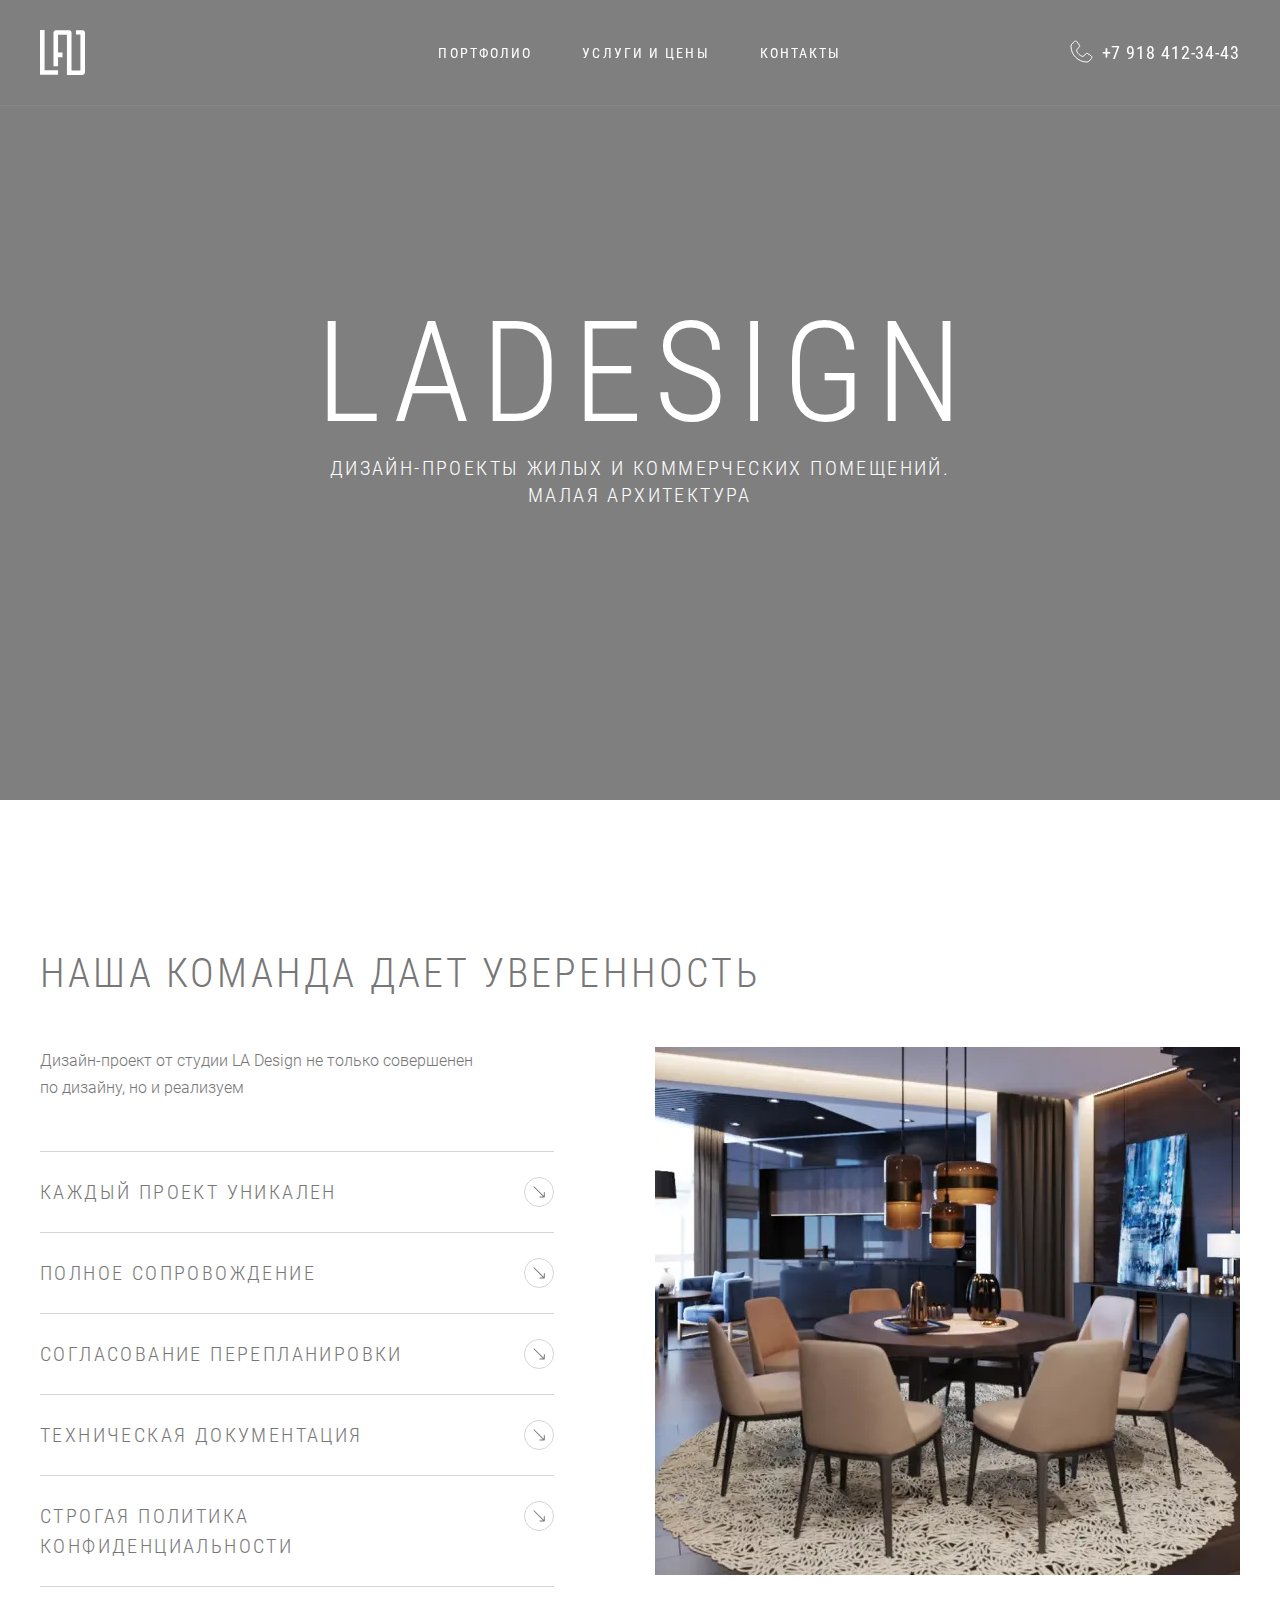
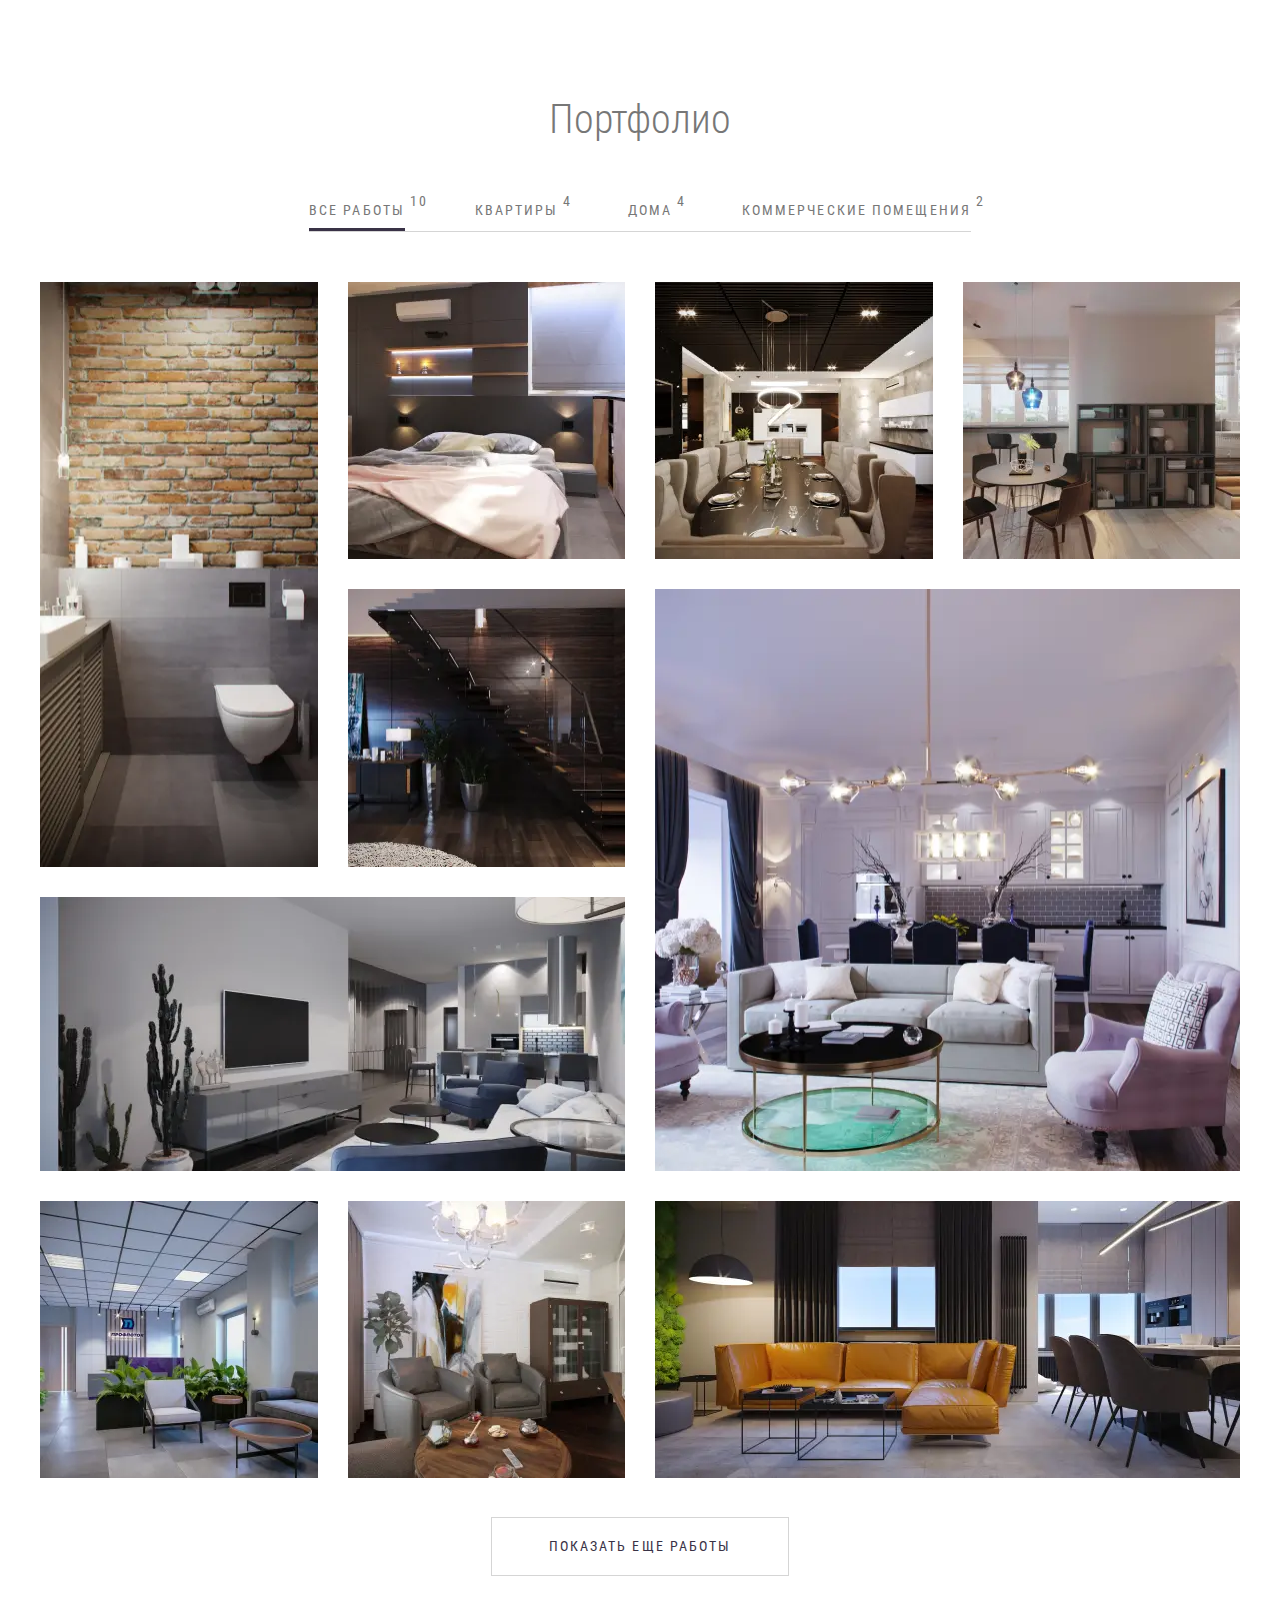
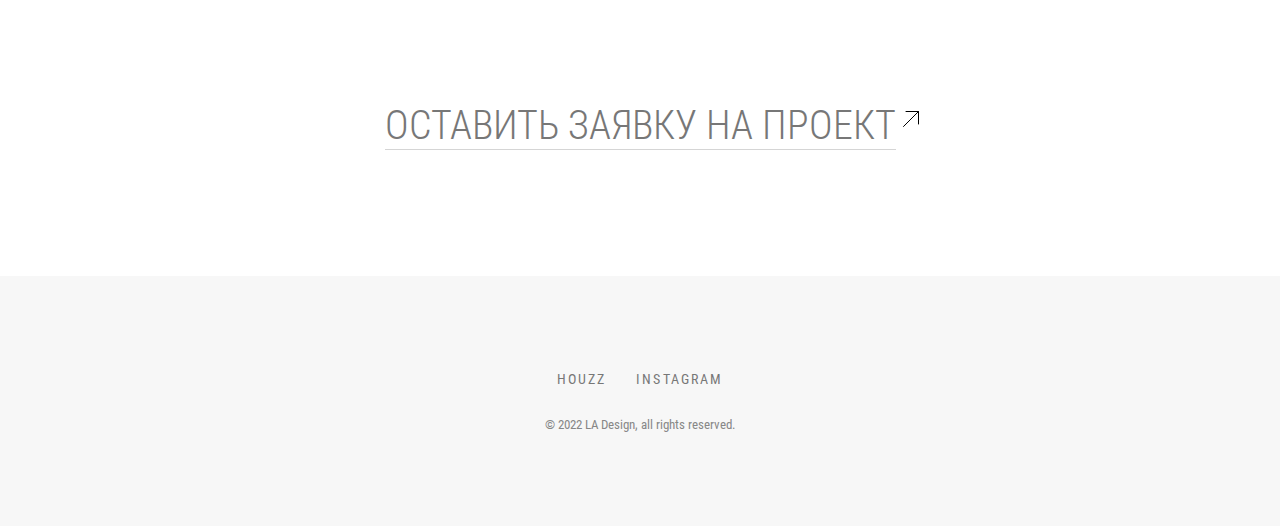
==== index.html @ 0aed075f "finish_project" ====
<!DOCTYPE html>
<html lang="ru">
    <head>
    <meta charset="UTF-8">
    <meta http-equiv="X-UA-Compatible" content="IE=edge">
    <meta name="viewport" content="width=device-width, initial-scale=1.0">
    <!-- <link rel="stylesheet" href="css/style.min.css?_v=20220628235351"> -->
    <link rel="stylesheet" href="css/style.css?_v=20220628235351">
    <title>Ladesing - Дизайн-проекты жилых и коммерческих помещений. Малая архитектура</title>
</head>
<body>

    <div class="wrapper">
        <header class="header">
    <div class="header__wrapper _container">
        <div class="header__logo">
            <a href="/">
                <svg width="45" height="45" viewBox="0 0 45 45" fill="none" xmlns="http://www.w3.org/2000/svg">
                    <path d="M0 0H4.58052V40.299H18.0529V44.8658H0V0Z" fill="white"/>
                    <path d="M13.4724 36.1347H18.0476V27.1339H22.4881V22.5711H18.0476V4.70103H26.9395V45H42.3079C42.3079 45 44.9991 44.8658 44.9991 41.7792V2.82089C44.9991 2.82089 45.1337 0.136887 42.0388 0.136887H35.9713V4.56549H40.4119V40.4372H31.5254V2.82089C31.5254 2.82089 31.3908 0.136887 29.1032 0.136887H15.6281C15.6281 0.136887 13.4751 0.539487 13.4751 2.82089L13.4724 36.1347Z" fill="white"/>
                </svg>   
            </a>             
        </div>

        <div class="menu__burger">
            <span></span>
        </div>

        <nav class="menu__body">
            <ul class="menu__list">
                <li><a href="/portfolio.html" class="menu__link">Портфолио</a></li>
                <li><a href="/price.html" class="menu__link">услуги и цены</a></li>
                <li><a href="/contacts.html" class="menu__link">контакты</a></li>
            </ul>
        </nav>

        <div class="header__phone">
            <a href="tel:+79184123443"> 
                <span class="header__phone_ico">                
                    <svg width="30" height="30" viewBox="0 0 30 30" fill="none" xmlns="http://www.w3.org/2000/svg">
                    <path d="M19.8732 26C15.4889 26 11.5462 24.1881 8.67236 21.3134C5.79854 18.4387 4 14.5076 4 10.122C4 9.2 4.40963 8.37409 5.04968 7.81067L7.55227 5.42896C7.82749 5.16006 8.19872 5 8.60835 5C9.13959 5 9.60683 5.2689 9.88205 5.67866L12.423 9.23201C12.6023 9.48171 12.7047 9.78902 12.7047 10.122C12.7047 10.5765 12.4998 10.9927 12.1862 11.2744L10.1509 13.0671C9.86925 13.3488 9.63243 13.7457 9.63243 14.2195C9.62603 15.3463 10.4645 16.8957 11.783 18.2146C13.1015 19.5335 14.6504 20.3723 15.7769 20.3659C16.2441 20.3659 16.6474 20.129 16.929 19.8473L18.7275 17.8177C19.0091 17.4976 19.4188 17.2991 19.8796 17.2991C20.2124 17.2991 20.5133 17.4015 20.7693 17.5808L24.3215 20.1226C24.7312 20.3979 25 20.8652 25 21.3966C25 21.8064 24.84 22.1777 24.5776 22.453L22.1966 24.9564C21.6205 25.5902 20.7949 26 19.8732 26Z" stroke="white" stroke-miterlimit="10"/>
                    </svg> 
                </span>
                +7 918 412-34-43
            </a>
        </div>
    </div>
</header>

<div class="toup__container _container">
    <div class="to-up"></div>
</div>




        <main>
            <section class="main__section">

    <div class="main__title _container">
        <h1>Ladesign<span>Дизайн-проекты жилых и коммерческих помещений. Малая архитектура</span></h1>
    </div>
</section>
            <section class="ourteam__section">
    <div class="ourteam _container">
        <div class="ourteam__title">
            <h2>Наша команда дает уверенность</h2>
        </div>

        <div class="ourteam__content">
            <div class="ourteam__accordion">
                <p>Дизайн-проект от студии LA Design не только совершенен по дизайну, но и реализуем</p>

                <div class="spoiler-accordion accordion"> 
                    <div class="spoiler-accordion__item">
                        <div class="spoiler-accordion__title">
                            Каждый проект уникален
                            <span>
                                <svg width="12" height="13" viewBox="0 0 12 13" fill="none" xmlns="http://www.w3.org/2000/svg">
                                    <path d="M11.298 12.1066C11.5742 12.1066 11.798 11.8827 11.798 11.6066L11.798 7.1066C11.798 6.83046 11.5742 6.6066 11.298 6.6066C11.0219 6.6066 10.798 6.83046 10.798 7.1066V11.1066L6.79801 11.1066C6.52187 11.1066 6.29801 11.3305 6.29801 11.6066C6.29801 11.8827 6.52187 12.1066 6.79801 12.1066L11.298 12.1066ZM0.337853 1.35355L10.9445 11.9602L11.6516 11.253L1.04496 0.646447L0.337853 1.35355Z" fill="#777777"/>
                                </svg>                                    
                            </span>
                        </div>
                        <div class="spoiler-accordion__text">
                            Дизайнеры и архитекторы студии не работают по шаблону, учитывают все пожелания и не копируют работы из чужих портфолио
                        </div>
                    </div>
    
                    <div class="spoiler-accordion__item">
                        <div class="spoiler-accordion__title">
                            Полное сопровождение
                            <span>
                                <svg width="12" height="13" viewBox="0 0 12 13" fill="none" xmlns="http://www.w3.org/2000/svg">
                                    <path d="M11.298 12.1066C11.5742 12.1066 11.798 11.8827 11.798 11.6066L11.798 7.1066C11.798 6.83046 11.5742 6.6066 11.298 6.6066C11.0219 6.6066 10.798 6.83046 10.798 7.1066V11.1066L6.79801 11.1066C6.52187 11.1066 6.29801 11.3305 6.29801 11.6066C6.29801 11.8827 6.52187 12.1066 6.79801 12.1066L11.298 12.1066ZM0.337853 1.35355L10.9445 11.9602L11.6516 11.253L1.04496 0.646447L0.337853 1.35355Z" fill="#777777"/>
                                </svg>                                    
                            </span>
                        </div>
                        <div class="spoiler-accordion__text">
                            Клиент может заказать услугу по авторскому надзору и вообще не приезжать на объект. Мы будем контролировать и корректировать ход выполнения ремонтных работ согласно дизайн-проекту
                        </div>
                    </div>
    
                    <div class="spoiler-accordion__item">
                        <div class="spoiler-accordion__title">
                            Согласование перепланировки
                            <span>
                                <svg width="12" height="13" viewBox="0 0 12 13" fill="none" xmlns="http://www.w3.org/2000/svg">
                                    <path d="M11.298 12.1066C11.5742 12.1066 11.798 11.8827 11.798 11.6066L11.798 7.1066C11.798 6.83046 11.5742 6.6066 11.298 6.6066C11.0219 6.6066 10.798 6.83046 10.798 7.1066V11.1066L6.79801 11.1066C6.52187 11.1066 6.29801 11.3305 6.29801 11.6066C6.29801 11.8827 6.52187 12.1066 6.79801 12.1066L11.298 12.1066ZM0.337853 1.35355L10.9445 11.9602L11.6516 11.253L1.04496 0.646447L0.337853 1.35355Z" fill="#777777"/>
                                </svg>                                    
                            </span>
                        </div>
                        <div class="spoiler-accordion__text">
                            Поможем согласовать любые планировочные решения, которые не противоречат закону. Возьмем на себя все бумажные вопросы, чтобы освободить ваше время
                        </div>
                    </div>

                    <div class="spoiler-accordion__item">
                        <div class="spoiler-accordion__title">
                            Техническая документация
                            <span>
                                <svg width="12" height="13" viewBox="0 0 12 13" fill="none" xmlns="http://www.w3.org/2000/svg">
                                    <path d="M11.298 12.1066C11.5742 12.1066 11.798 11.8827 11.798 11.6066L11.798 7.1066C11.798 6.83046 11.5742 6.6066 11.298 6.6066C11.0219 6.6066 10.798 6.83046 10.798 7.1066V11.1066L6.79801 11.1066C6.52187 11.1066 6.29801 11.3305 6.29801 11.6066C6.29801 11.8827 6.52187 12.1066 6.79801 12.1066L11.298 12.1066ZM0.337853 1.35355L10.9445 11.9602L11.6516 11.253L1.04496 0.646447L0.337853 1.35355Z" fill="#777777"/>
                                </svg>                                    
                            </span>
                        </div>
                        <div class="spoiler-accordion__text">
                            Готовим полный пакет документов, который гарантирует ответственный подход к работе и высокое качество реализованного дизайн-проекта
                        </div>
                    </div>

                    <div class="spoiler-accordion__item">
                        <div class="spoiler-accordion__title">
                            Строгая политика <br>конфиденциальности
                            <span>
                                <svg width="12" height="13" viewBox="0 0 12 13" fill="none" xmlns="http://www.w3.org/2000/svg">
                                    <path d="M11.298 12.1066C11.5742 12.1066 11.798 11.8827 11.798 11.6066L11.798 7.1066C11.798 6.83046 11.5742 6.6066 11.298 6.6066C11.0219 6.6066 10.798 6.83046 10.798 7.1066V11.1066L6.79801 11.1066C6.52187 11.1066 6.29801 11.3305 6.29801 11.6066C6.29801 11.8827 6.52187 12.1066 6.79801 12.1066L11.298 12.1066ZM0.337853 1.35355L10.9445 11.9602L11.6516 11.253L1.04496 0.646447L0.337853 1.35355Z" fill="#777777"/>
                                </svg>                                    
                            </span>
                        </div>
                        <div class="spoiler-accordion__text">
                            Обеспечиваем защиту персональных данных заказчиков и не раскрываем их третьим лицам.
                        </div>
                    </div>
                </div>
            </div>

            <div class="ourteam__img">
                <div class="ourteam__img_wrapper">
                    <picture><source srcset="./img/main/ourteam.webp" type="image/webp"><img src="./img/main/ourteam.png" alt="ourteam"></picture>
                </div>
            </div>
        </div>


    </div>
</section>
            <section class="gallery__section">
    <div class="gallery _container">
        <div class="gallery__title">
            <h2>Портфолио</h2>
        </div>

        <div class="gallery__filter">
            <div class="gallery__links">
                <ul>
                    <li><a class="gallery__link active" data-filter="all" href="#">все работы <span>10</span></a></li> 
                    <li><a class="gallery__link" data-filter="apartment" href="#">квартиры <span>4</span></a></li>
                    <li><a class="gallery__link" data-filter="house" href="#">дома <span>4</span></a></li>
                    <li><a class="gallery__link" data-filter="office" href="#">коммерческие помещения <span>2</span></a></li>
                </ul>
            </div>

            <div class="gallery__content">
                <div class="gallery__item _item1" data-category="apartment">
                    <picture><source srcset="./img/main/picture1.webp" type="image/webp"><img src="./img/main/picture1.png" alt="picture1"></picture>
                    <a href="/work.html" class="gallery__hover">
                        <h3>Loft</h3>
                        <p>Unique collection</p>
                        <svg width="50" height="50" viewBox="0 0 50 50" fill="none" xmlns="http://www.w3.org/2000/svg">
                            <path d="M24.4793 7.81217C22.6421 7.81197 20.8454 8.35155 19.3123 9.36389C17.7792 10.3762 16.5774 11.8167 15.856 13.5063C15.1347 15.196 14.9258 17.0603 15.2551 18.8677C15.5844 20.6751 16.4375 22.346 17.7085 23.6726V24.1174C16.7018 23.8725 15.6555 23.837 14.6345 24.0132C13.2414 22.0098 12.4964 19.6273 12.5001 17.1872C12.5001 10.5715 17.8637 5.20801 24.4793 5.20801C31.0949 5.20801 36.4585 10.5715 36.4585 17.1872C36.4602 18.7133 36.1695 20.2256 35.6022 21.6424C35.498 21.6153 35.3939 21.5903 35.2866 21.5674L33.0105 21.0788C33.6622 19.6505 33.9448 18.0814 33.8323 16.5155C33.7199 14.9496 33.2159 13.4369 32.3668 12.1164C31.5176 10.7959 30.3504 9.70984 28.9723 8.95779C27.5942 8.20573 26.0493 7.81181 24.4793 7.81217ZM22.396 17.1872C22.396 16.6346 22.6154 16.1047 23.0061 15.714C23.3968 15.3233 23.9267 15.1038 24.4793 15.1038C25.0318 15.1038 25.5617 15.3233 25.9524 15.714C26.3431 16.1047 26.5626 16.6346 26.5626 17.1872V23.4372C26.5626 24.0518 26.9918 24.582 27.5918 24.7101L34.3032 26.1507C34.7538 26.2475 35.1799 26.4352 35.5553 26.7024C35.9308 26.9696 36.2477 27.3107 36.4867 27.7047C36.7258 28.0987 36.8818 28.5373 36.9454 28.9937C37.009 29.4501 36.9787 29.9147 36.8564 30.359L34.4657 39.0528C34.3695 39.4028 34.1709 39.716 33.8955 39.9525C33.6201 40.1889 33.2804 40.3377 32.9199 40.3799L26.4178 41.1413C26.3375 41.1474 26.2577 41.1245 26.1928 41.0768C26.0743 40.9961 25.9802 40.8844 25.921 40.7538C24.4262 37.5538 20.6126 34.0726 13.1168 30.6288C13.2405 30.2517 13.439 29.9034 13.7003 29.6047C13.9616 29.3059 14.2804 29.0629 14.6376 28.89C14.9949 28.7172 15.3833 28.6181 15.7797 28.5986C16.1762 28.5792 16.5724 28.6397 16.9449 28.7768L20.6439 30.1382C20.8407 30.2107 21.0521 30.2346 21.2601 30.2078C21.4682 30.181 21.6666 30.1044 21.8387 29.9844C22.0107 29.8644 22.1512 29.7046 22.2483 29.5187C22.3453 29.3327 22.396 29.1261 22.396 28.9163V17.1872ZM24.4793 12.4997C23.2361 12.4997 22.0438 12.9935 21.1647 13.8726C20.2856 14.7517 19.7918 15.944 19.7918 17.1872V27.0497L17.8439 26.333C14.5751 25.1299 11.0178 27.1955 10.4428 30.632C10.3705 31.0716 10.4455 31.5228 10.6561 31.9154C10.8667 32.3079 11.2011 32.6199 11.6074 32.8028C19.2043 36.2268 22.4355 39.4455 23.5616 41.8549C24.071 42.9455 25.2522 43.8997 26.721 43.7278L33.223 42.9663C34.0985 42.8639 34.9236 42.5025 35.5924 41.9283C36.2612 41.3541 36.7434 40.5933 36.9772 39.7434L39.3678 31.0486C39.5839 30.2626 39.6372 29.4406 39.5245 28.6332C39.4118 27.8258 39.1355 27.0499 38.7125 26.353C38.2894 25.6562 37.7286 25.053 37.0643 24.5804C36.3999 24.1079 35.6462 23.7759 34.8491 23.6049L29.1668 22.3851V17.1872C29.1668 15.944 28.6729 14.7517 27.7938 13.8726C26.9148 12.9935 25.7225 12.4997 24.4793 12.4997Z" fill="white"/>
                        </svg>
                    </a>
                </div>
                <div class="gallery__item _item2" data-category="apartment">
                    <picture><source srcset="./img/main/picture2.webp" type="image/webp"><img src="./img/main/picture2.png" alt="picture2"></picture>
                    <a href="/work.html" class="gallery__hover">
                        <h3>Название в две строки</h3>
                        <p>Unique collection</p>
                        <svg width="50" height="50" viewBox="0 0 50 50" fill="none" xmlns="http://www.w3.org/2000/svg">
                            <path d="M24.4793 7.81217C22.6421 7.81197 20.8454 8.35155 19.3123 9.36389C17.7792 10.3762 16.5774 11.8167 15.856 13.5063C15.1347 15.196 14.9258 17.0603 15.2551 18.8677C15.5844 20.6751 16.4375 22.346 17.7085 23.6726V24.1174C16.7018 23.8725 15.6555 23.837 14.6345 24.0132C13.2414 22.0098 12.4964 19.6273 12.5001 17.1872C12.5001 10.5715 17.8637 5.20801 24.4793 5.20801C31.0949 5.20801 36.4585 10.5715 36.4585 17.1872C36.4602 18.7133 36.1695 20.2256 35.6022 21.6424C35.498 21.6153 35.3939 21.5903 35.2866 21.5674L33.0105 21.0788C33.6622 19.6505 33.9448 18.0814 33.8323 16.5155C33.7199 14.9496 33.2159 13.4369 32.3668 12.1164C31.5176 10.7959 30.3504 9.70984 28.9723 8.95779C27.5942 8.20573 26.0493 7.81181 24.4793 7.81217ZM22.396 17.1872C22.396 16.6346 22.6154 16.1047 23.0061 15.714C23.3968 15.3233 23.9267 15.1038 24.4793 15.1038C25.0318 15.1038 25.5617 15.3233 25.9524 15.714C26.3431 16.1047 26.5626 16.6346 26.5626 17.1872V23.4372C26.5626 24.0518 26.9918 24.582 27.5918 24.7101L34.3032 26.1507C34.7538 26.2475 35.1799 26.4352 35.5553 26.7024C35.9308 26.9696 36.2477 27.3107 36.4867 27.7047C36.7258 28.0987 36.8818 28.5373 36.9454 28.9937C37.009 29.4501 36.9787 29.9147 36.8564 30.359L34.4657 39.0528C34.3695 39.4028 34.1709 39.716 33.8955 39.9525C33.6201 40.1889 33.2804 40.3377 32.9199 40.3799L26.4178 41.1413C26.3375 41.1474 26.2577 41.1245 26.1928 41.0768C26.0743 40.9961 25.9802 40.8844 25.921 40.7538C24.4262 37.5538 20.6126 34.0726 13.1168 30.6288C13.2405 30.2517 13.439 29.9034 13.7003 29.6047C13.9616 29.3059 14.2804 29.0629 14.6376 28.89C14.9949 28.7172 15.3833 28.6181 15.7797 28.5986C16.1762 28.5792 16.5724 28.6397 16.9449 28.7768L20.6439 30.1382C20.8407 30.2107 21.0521 30.2346 21.2601 30.2078C21.4682 30.181 21.6666 30.1044 21.8387 29.9844C22.0107 29.8644 22.1512 29.7046 22.2483 29.5187C22.3453 29.3327 22.396 29.1261 22.396 28.9163V17.1872ZM24.4793 12.4997C23.2361 12.4997 22.0438 12.9935 21.1647 13.8726C20.2856 14.7517 19.7918 15.944 19.7918 17.1872V27.0497L17.8439 26.333C14.5751 25.1299 11.0178 27.1955 10.4428 30.632C10.3705 31.0716 10.4455 31.5228 10.6561 31.9154C10.8667 32.3079 11.2011 32.6199 11.6074 32.8028C19.2043 36.2268 22.4355 39.4455 23.5616 41.8549C24.071 42.9455 25.2522 43.8997 26.721 43.7278L33.223 42.9663C34.0985 42.8639 34.9236 42.5025 35.5924 41.9283C36.2612 41.3541 36.7434 40.5933 36.9772 39.7434L39.3678 31.0486C39.5839 30.2626 39.6372 29.4406 39.5245 28.6332C39.4118 27.8258 39.1355 27.0499 38.7125 26.353C38.2894 25.6562 37.7286 25.053 37.0643 24.5804C36.3999 24.1079 35.6462 23.7759 34.8491 23.6049L29.1668 22.3851V17.1872C29.1668 15.944 28.6729 14.7517 27.7938 13.8726C26.9148 12.9935 25.7225 12.4997 24.4793 12.4997Z" fill="white"/>
                        </svg>
                    </a>
                </div>
                <div class="gallery__item _item3" data-category="office">
                    <picture><source srcset="./img/main/picture3.webp" type="image/webp"><img src="./img/main/picture3.png" alt="picture3"></picture>
                    <a href="/work.html" class="gallery__hover">
                        <h3>Название в две строки</h3>
                        <p>Unique collection</p>
                        <svg width="50" height="50" viewBox="0 0 50 50" fill="none" xmlns="http://www.w3.org/2000/svg">
                            <path d="M24.4793 7.81217C22.6421 7.81197 20.8454 8.35155 19.3123 9.36389C17.7792 10.3762 16.5774 11.8167 15.856 13.5063C15.1347 15.196 14.9258 17.0603 15.2551 18.8677C15.5844 20.6751 16.4375 22.346 17.7085 23.6726V24.1174C16.7018 23.8725 15.6555 23.837 14.6345 24.0132C13.2414 22.0098 12.4964 19.6273 12.5001 17.1872C12.5001 10.5715 17.8637 5.20801 24.4793 5.20801C31.0949 5.20801 36.4585 10.5715 36.4585 17.1872C36.4602 18.7133 36.1695 20.2256 35.6022 21.6424C35.498 21.6153 35.3939 21.5903 35.2866 21.5674L33.0105 21.0788C33.6622 19.6505 33.9448 18.0814 33.8323 16.5155C33.7199 14.9496 33.2159 13.4369 32.3668 12.1164C31.5176 10.7959 30.3504 9.70984 28.9723 8.95779C27.5942 8.20573 26.0493 7.81181 24.4793 7.81217ZM22.396 17.1872C22.396 16.6346 22.6154 16.1047 23.0061 15.714C23.3968 15.3233 23.9267 15.1038 24.4793 15.1038C25.0318 15.1038 25.5617 15.3233 25.9524 15.714C26.3431 16.1047 26.5626 16.6346 26.5626 17.1872V23.4372C26.5626 24.0518 26.9918 24.582 27.5918 24.7101L34.3032 26.1507C34.7538 26.2475 35.1799 26.4352 35.5553 26.7024C35.9308 26.9696 36.2477 27.3107 36.4867 27.7047C36.7258 28.0987 36.8818 28.5373 36.9454 28.9937C37.009 29.4501 36.9787 29.9147 36.8564 30.359L34.4657 39.0528C34.3695 39.4028 34.1709 39.716 33.8955 39.9525C33.6201 40.1889 33.2804 40.3377 32.9199 40.3799L26.4178 41.1413C26.3375 41.1474 26.2577 41.1245 26.1928 41.0768C26.0743 40.9961 25.9802 40.8844 25.921 40.7538C24.4262 37.5538 20.6126 34.0726 13.1168 30.6288C13.2405 30.2517 13.439 29.9034 13.7003 29.6047C13.9616 29.3059 14.2804 29.0629 14.6376 28.89C14.9949 28.7172 15.3833 28.6181 15.7797 28.5986C16.1762 28.5792 16.5724 28.6397 16.9449 28.7768L20.6439 30.1382C20.8407 30.2107 21.0521 30.2346 21.2601 30.2078C21.4682 30.181 21.6666 30.1044 21.8387 29.9844C22.0107 29.8644 22.1512 29.7046 22.2483 29.5187C22.3453 29.3327 22.396 29.1261 22.396 28.9163V17.1872ZM24.4793 12.4997C23.2361 12.4997 22.0438 12.9935 21.1647 13.8726C20.2856 14.7517 19.7918 15.944 19.7918 17.1872V27.0497L17.8439 26.333C14.5751 25.1299 11.0178 27.1955 10.4428 30.632C10.3705 31.0716 10.4455 31.5228 10.6561 31.9154C10.8667 32.3079 11.2011 32.6199 11.6074 32.8028C19.2043 36.2268 22.4355 39.4455 23.5616 41.8549C24.071 42.9455 25.2522 43.8997 26.721 43.7278L33.223 42.9663C34.0985 42.8639 34.9236 42.5025 35.5924 41.9283C36.2612 41.3541 36.7434 40.5933 36.9772 39.7434L39.3678 31.0486C39.5839 30.2626 39.6372 29.4406 39.5245 28.6332C39.4118 27.8258 39.1355 27.0499 38.7125 26.353C38.2894 25.6562 37.7286 25.053 37.0643 24.5804C36.3999 24.1079 35.6462 23.7759 34.8491 23.6049L29.1668 22.3851V17.1872C29.1668 15.944 28.6729 14.7517 27.7938 13.8726C26.9148 12.9935 25.7225 12.4997 24.4793 12.4997Z" fill="white"/>
                        </svg>
                    </a>
                </div>
                <div class="gallery__item _item4" data-category="house">
                    <picture><source srcset="./img/main/picture4.webp" type="image/webp"><img src="./img/main/picture4.png" alt="picture4"></picture>
                    <a href="/work.html" class="gallery__hover">
                        <h3>Название в две строки</h3>
                        <p>Unique collection</p>
                        <svg width="50" height="50" viewBox="0 0 50 50" fill="none" xmlns="http://www.w3.org/2000/svg">
                            <path d="M24.4793 7.81217C22.6421 7.81197 20.8454 8.35155 19.3123 9.36389C17.7792 10.3762 16.5774 11.8167 15.856 13.5063C15.1347 15.196 14.9258 17.0603 15.2551 18.8677C15.5844 20.6751 16.4375 22.346 17.7085 23.6726V24.1174C16.7018 23.8725 15.6555 23.837 14.6345 24.0132C13.2414 22.0098 12.4964 19.6273 12.5001 17.1872C12.5001 10.5715 17.8637 5.20801 24.4793 5.20801C31.0949 5.20801 36.4585 10.5715 36.4585 17.1872C36.4602 18.7133 36.1695 20.2256 35.6022 21.6424C35.498 21.6153 35.3939 21.5903 35.2866 21.5674L33.0105 21.0788C33.6622 19.6505 33.9448 18.0814 33.8323 16.5155C33.7199 14.9496 33.2159 13.4369 32.3668 12.1164C31.5176 10.7959 30.3504 9.70984 28.9723 8.95779C27.5942 8.20573 26.0493 7.81181 24.4793 7.81217ZM22.396 17.1872C22.396 16.6346 22.6154 16.1047 23.0061 15.714C23.3968 15.3233 23.9267 15.1038 24.4793 15.1038C25.0318 15.1038 25.5617 15.3233 25.9524 15.714C26.3431 16.1047 26.5626 16.6346 26.5626 17.1872V23.4372C26.5626 24.0518 26.9918 24.582 27.5918 24.7101L34.3032 26.1507C34.7538 26.2475 35.1799 26.4352 35.5553 26.7024C35.9308 26.9696 36.2477 27.3107 36.4867 27.7047C36.7258 28.0987 36.8818 28.5373 36.9454 28.9937C37.009 29.4501 36.9787 29.9147 36.8564 30.359L34.4657 39.0528C34.3695 39.4028 34.1709 39.716 33.8955 39.9525C33.6201 40.1889 33.2804 40.3377 32.9199 40.3799L26.4178 41.1413C26.3375 41.1474 26.2577 41.1245 26.1928 41.0768C26.0743 40.9961 25.9802 40.8844 25.921 40.7538C24.4262 37.5538 20.6126 34.0726 13.1168 30.6288C13.2405 30.2517 13.439 29.9034 13.7003 29.6047C13.9616 29.3059 14.2804 29.0629 14.6376 28.89C14.9949 28.7172 15.3833 28.6181 15.7797 28.5986C16.1762 28.5792 16.5724 28.6397 16.9449 28.7768L20.6439 30.1382C20.8407 30.2107 21.0521 30.2346 21.2601 30.2078C21.4682 30.181 21.6666 30.1044 21.8387 29.9844C22.0107 29.8644 22.1512 29.7046 22.2483 29.5187C22.3453 29.3327 22.396 29.1261 22.396 28.9163V17.1872ZM24.4793 12.4997C23.2361 12.4997 22.0438 12.9935 21.1647 13.8726C20.2856 14.7517 19.7918 15.944 19.7918 17.1872V27.0497L17.8439 26.333C14.5751 25.1299 11.0178 27.1955 10.4428 30.632C10.3705 31.0716 10.4455 31.5228 10.6561 31.9154C10.8667 32.3079 11.2011 32.6199 11.6074 32.8028C19.2043 36.2268 22.4355 39.4455 23.5616 41.8549C24.071 42.9455 25.2522 43.8997 26.721 43.7278L33.223 42.9663C34.0985 42.8639 34.9236 42.5025 35.5924 41.9283C36.2612 41.3541 36.7434 40.5933 36.9772 39.7434L39.3678 31.0486C39.5839 30.2626 39.6372 29.4406 39.5245 28.6332C39.4118 27.8258 39.1355 27.0499 38.7125 26.353C38.2894 25.6562 37.7286 25.053 37.0643 24.5804C36.3999 24.1079 35.6462 23.7759 34.8491 23.6049L29.1668 22.3851V17.1872C29.1668 15.944 28.6729 14.7517 27.7938 13.8726C26.9148 12.9935 25.7225 12.4997 24.4793 12.4997Z" fill="white"/>
                        </svg>
                    </a>
                </div>
                <div class="gallery__item _item5" data-category="house">
                    <picture><source srcset="./img/main/picture5.webp" type="image/webp"><img src="./img/main/picture5.png" alt="picture5"></picture>
                    <a href="/work.html" class="gallery__hover">
                        <h3>Название в две строки</h3>
                        <p>Unique collection</p>
                        <svg width="50" height="50" viewBox="0 0 50 50" fill="none" xmlns="http://www.w3.org/2000/svg">
                            <path d="M24.4793 7.81217C22.6421 7.81197 20.8454 8.35155 19.3123 9.36389C17.7792 10.3762 16.5774 11.8167 15.856 13.5063C15.1347 15.196 14.9258 17.0603 15.2551 18.8677C15.5844 20.6751 16.4375 22.346 17.7085 23.6726V24.1174C16.7018 23.8725 15.6555 23.837 14.6345 24.0132C13.2414 22.0098 12.4964 19.6273 12.5001 17.1872C12.5001 10.5715 17.8637 5.20801 24.4793 5.20801C31.0949 5.20801 36.4585 10.5715 36.4585 17.1872C36.4602 18.7133 36.1695 20.2256 35.6022 21.6424C35.498 21.6153 35.3939 21.5903 35.2866 21.5674L33.0105 21.0788C33.6622 19.6505 33.9448 18.0814 33.8323 16.5155C33.7199 14.9496 33.2159 13.4369 32.3668 12.1164C31.5176 10.7959 30.3504 9.70984 28.9723 8.95779C27.5942 8.20573 26.0493 7.81181 24.4793 7.81217ZM22.396 17.1872C22.396 16.6346 22.6154 16.1047 23.0061 15.714C23.3968 15.3233 23.9267 15.1038 24.4793 15.1038C25.0318 15.1038 25.5617 15.3233 25.9524 15.714C26.3431 16.1047 26.5626 16.6346 26.5626 17.1872V23.4372C26.5626 24.0518 26.9918 24.582 27.5918 24.7101L34.3032 26.1507C34.7538 26.2475 35.1799 26.4352 35.5553 26.7024C35.9308 26.9696 36.2477 27.3107 36.4867 27.7047C36.7258 28.0987 36.8818 28.5373 36.9454 28.9937C37.009 29.4501 36.9787 29.9147 36.8564 30.359L34.4657 39.0528C34.3695 39.4028 34.1709 39.716 33.8955 39.9525C33.6201 40.1889 33.2804 40.3377 32.9199 40.3799L26.4178 41.1413C26.3375 41.1474 26.2577 41.1245 26.1928 41.0768C26.0743 40.9961 25.9802 40.8844 25.921 40.7538C24.4262 37.5538 20.6126 34.0726 13.1168 30.6288C13.2405 30.2517 13.439 29.9034 13.7003 29.6047C13.9616 29.3059 14.2804 29.0629 14.6376 28.89C14.9949 28.7172 15.3833 28.6181 15.7797 28.5986C16.1762 28.5792 16.5724 28.6397 16.9449 28.7768L20.6439 30.1382C20.8407 30.2107 21.0521 30.2346 21.2601 30.2078C21.4682 30.181 21.6666 30.1044 21.8387 29.9844C22.0107 29.8644 22.1512 29.7046 22.2483 29.5187C22.3453 29.3327 22.396 29.1261 22.396 28.9163V17.1872ZM24.4793 12.4997C23.2361 12.4997 22.0438 12.9935 21.1647 13.8726C20.2856 14.7517 19.7918 15.944 19.7918 17.1872V27.0497L17.8439 26.333C14.5751 25.1299 11.0178 27.1955 10.4428 30.632C10.3705 31.0716 10.4455 31.5228 10.6561 31.9154C10.8667 32.3079 11.2011 32.6199 11.6074 32.8028C19.2043 36.2268 22.4355 39.4455 23.5616 41.8549C24.071 42.9455 25.2522 43.8997 26.721 43.7278L33.223 42.9663C34.0985 42.8639 34.9236 42.5025 35.5924 41.9283C36.2612 41.3541 36.7434 40.5933 36.9772 39.7434L39.3678 31.0486C39.5839 30.2626 39.6372 29.4406 39.5245 28.6332C39.4118 27.8258 39.1355 27.0499 38.7125 26.353C38.2894 25.6562 37.7286 25.053 37.0643 24.5804C36.3999 24.1079 35.6462 23.7759 34.8491 23.6049L29.1668 22.3851V17.1872C29.1668 15.944 28.6729 14.7517 27.7938 13.8726C26.9148 12.9935 25.7225 12.4997 24.4793 12.4997Z" fill="white"/>
                        </svg>
                    </a>
                </div>
                <div class="gallery__item _item6" data-category="office">
                    <picture><source srcset="./img/main/picture6.webp" type="image/webp"><img src="./img/main/picture6.png" alt="picture6"></picture>
                    <a href="/work.html" class="gallery__hover">
                        <h3>Название в две строки</h3>
                        <p>Unique collection</p>
                        <svg width="50" height="50" viewBox="0 0 50 50" fill="none" xmlns="http://www.w3.org/2000/svg">
                            <path d="M24.4793 7.81217C22.6421 7.81197 20.8454 8.35155 19.3123 9.36389C17.7792 10.3762 16.5774 11.8167 15.856 13.5063C15.1347 15.196 14.9258 17.0603 15.2551 18.8677C15.5844 20.6751 16.4375 22.346 17.7085 23.6726V24.1174C16.7018 23.8725 15.6555 23.837 14.6345 24.0132C13.2414 22.0098 12.4964 19.6273 12.5001 17.1872C12.5001 10.5715 17.8637 5.20801 24.4793 5.20801C31.0949 5.20801 36.4585 10.5715 36.4585 17.1872C36.4602 18.7133 36.1695 20.2256 35.6022 21.6424C35.498 21.6153 35.3939 21.5903 35.2866 21.5674L33.0105 21.0788C33.6622 19.6505 33.9448 18.0814 33.8323 16.5155C33.7199 14.9496 33.2159 13.4369 32.3668 12.1164C31.5176 10.7959 30.3504 9.70984 28.9723 8.95779C27.5942 8.20573 26.0493 7.81181 24.4793 7.81217ZM22.396 17.1872C22.396 16.6346 22.6154 16.1047 23.0061 15.714C23.3968 15.3233 23.9267 15.1038 24.4793 15.1038C25.0318 15.1038 25.5617 15.3233 25.9524 15.714C26.3431 16.1047 26.5626 16.6346 26.5626 17.1872V23.4372C26.5626 24.0518 26.9918 24.582 27.5918 24.7101L34.3032 26.1507C34.7538 26.2475 35.1799 26.4352 35.5553 26.7024C35.9308 26.9696 36.2477 27.3107 36.4867 27.7047C36.7258 28.0987 36.8818 28.5373 36.9454 28.9937C37.009 29.4501 36.9787 29.9147 36.8564 30.359L34.4657 39.0528C34.3695 39.4028 34.1709 39.716 33.8955 39.9525C33.6201 40.1889 33.2804 40.3377 32.9199 40.3799L26.4178 41.1413C26.3375 41.1474 26.2577 41.1245 26.1928 41.0768C26.0743 40.9961 25.9802 40.8844 25.921 40.7538C24.4262 37.5538 20.6126 34.0726 13.1168 30.6288C13.2405 30.2517 13.439 29.9034 13.7003 29.6047C13.9616 29.3059 14.2804 29.0629 14.6376 28.89C14.9949 28.7172 15.3833 28.6181 15.7797 28.5986C16.1762 28.5792 16.5724 28.6397 16.9449 28.7768L20.6439 30.1382C20.8407 30.2107 21.0521 30.2346 21.2601 30.2078C21.4682 30.181 21.6666 30.1044 21.8387 29.9844C22.0107 29.8644 22.1512 29.7046 22.2483 29.5187C22.3453 29.3327 22.396 29.1261 22.396 28.9163V17.1872ZM24.4793 12.4997C23.2361 12.4997 22.0438 12.9935 21.1647 13.8726C20.2856 14.7517 19.7918 15.944 19.7918 17.1872V27.0497L17.8439 26.333C14.5751 25.1299 11.0178 27.1955 10.4428 30.632C10.3705 31.0716 10.4455 31.5228 10.6561 31.9154C10.8667 32.3079 11.2011 32.6199 11.6074 32.8028C19.2043 36.2268 22.4355 39.4455 23.5616 41.8549C24.071 42.9455 25.2522 43.8997 26.721 43.7278L33.223 42.9663C34.0985 42.8639 34.9236 42.5025 35.5924 41.9283C36.2612 41.3541 36.7434 40.5933 36.9772 39.7434L39.3678 31.0486C39.5839 30.2626 39.6372 29.4406 39.5245 28.6332C39.4118 27.8258 39.1355 27.0499 38.7125 26.353C38.2894 25.6562 37.7286 25.053 37.0643 24.5804C36.3999 24.1079 35.6462 23.7759 34.8491 23.6049L29.1668 22.3851V17.1872C29.1668 15.944 28.6729 14.7517 27.7938 13.8726C26.9148 12.9935 25.7225 12.4997 24.4793 12.4997Z" fill="white"/>
                        </svg>
                    </a>
                </div>
                <div class="gallery__item _item7" data-category="house">
                    <picture><source srcset="./img/main/picture7.webp" type="image/webp"><img src="./img/main/picture7.png" alt="picture7"></picture>
                    <a href="/work.html" class="gallery__hover">
                        <h3>Название в две строки</h3>
                        <p>Unique collection</p>
                        <svg width="50" height="50" viewBox="0 0 50 50" fill="none" xmlns="http://www.w3.org/2000/svg">
                            <path d="M24.4793 7.81217C22.6421 7.81197 20.8454 8.35155 19.3123 9.36389C17.7792 10.3762 16.5774 11.8167 15.856 13.5063C15.1347 15.196 14.9258 17.0603 15.2551 18.8677C15.5844 20.6751 16.4375 22.346 17.7085 23.6726V24.1174C16.7018 23.8725 15.6555 23.837 14.6345 24.0132C13.2414 22.0098 12.4964 19.6273 12.5001 17.1872C12.5001 10.5715 17.8637 5.20801 24.4793 5.20801C31.0949 5.20801 36.4585 10.5715 36.4585 17.1872C36.4602 18.7133 36.1695 20.2256 35.6022 21.6424C35.498 21.6153 35.3939 21.5903 35.2866 21.5674L33.0105 21.0788C33.6622 19.6505 33.9448 18.0814 33.8323 16.5155C33.7199 14.9496 33.2159 13.4369 32.3668 12.1164C31.5176 10.7959 30.3504 9.70984 28.9723 8.95779C27.5942 8.20573 26.0493 7.81181 24.4793 7.81217ZM22.396 17.1872C22.396 16.6346 22.6154 16.1047 23.0061 15.714C23.3968 15.3233 23.9267 15.1038 24.4793 15.1038C25.0318 15.1038 25.5617 15.3233 25.9524 15.714C26.3431 16.1047 26.5626 16.6346 26.5626 17.1872V23.4372C26.5626 24.0518 26.9918 24.582 27.5918 24.7101L34.3032 26.1507C34.7538 26.2475 35.1799 26.4352 35.5553 26.7024C35.9308 26.9696 36.2477 27.3107 36.4867 27.7047C36.7258 28.0987 36.8818 28.5373 36.9454 28.9937C37.009 29.4501 36.9787 29.9147 36.8564 30.359L34.4657 39.0528C34.3695 39.4028 34.1709 39.716 33.8955 39.9525C33.6201 40.1889 33.2804 40.3377 32.9199 40.3799L26.4178 41.1413C26.3375 41.1474 26.2577 41.1245 26.1928 41.0768C26.0743 40.9961 25.9802 40.8844 25.921 40.7538C24.4262 37.5538 20.6126 34.0726 13.1168 30.6288C13.2405 30.2517 13.439 29.9034 13.7003 29.6047C13.9616 29.3059 14.2804 29.0629 14.6376 28.89C14.9949 28.7172 15.3833 28.6181 15.7797 28.5986C16.1762 28.5792 16.5724 28.6397 16.9449 28.7768L20.6439 30.1382C20.8407 30.2107 21.0521 30.2346 21.2601 30.2078C21.4682 30.181 21.6666 30.1044 21.8387 29.9844C22.0107 29.8644 22.1512 29.7046 22.2483 29.5187C22.3453 29.3327 22.396 29.1261 22.396 28.9163V17.1872ZM24.4793 12.4997C23.2361 12.4997 22.0438 12.9935 21.1647 13.8726C20.2856 14.7517 19.7918 15.944 19.7918 17.1872V27.0497L17.8439 26.333C14.5751 25.1299 11.0178 27.1955 10.4428 30.632C10.3705 31.0716 10.4455 31.5228 10.6561 31.9154C10.8667 32.3079 11.2011 32.6199 11.6074 32.8028C19.2043 36.2268 22.4355 39.4455 23.5616 41.8549C24.071 42.9455 25.2522 43.8997 26.721 43.7278L33.223 42.9663C34.0985 42.8639 34.9236 42.5025 35.5924 41.9283C36.2612 41.3541 36.7434 40.5933 36.9772 39.7434L39.3678 31.0486C39.5839 30.2626 39.6372 29.4406 39.5245 28.6332C39.4118 27.8258 39.1355 27.0499 38.7125 26.353C38.2894 25.6562 37.7286 25.053 37.0643 24.5804C36.3999 24.1079 35.6462 23.7759 34.8491 23.6049L29.1668 22.3851V17.1872C29.1668 15.944 28.6729 14.7517 27.7938 13.8726C26.9148 12.9935 25.7225 12.4997 24.4793 12.4997Z" fill="white"/>
                        </svg>
                    </a>
                </div>
                <div class="gallery__item _item8" data-category="apartment">
                    <picture><source srcset="./img/main/picture8.webp" type="image/webp"><img src="./img/main/picture8.png" alt="picture8"></picture>
                    <a href="/work.html" class="gallery__hover">
                        <h3>Название в две строки</h3>
                        <p>Unique collection</p>
                        <svg width="50" height="50" viewBox="0 0 50 50" fill="none" xmlns="http://www.w3.org/2000/svg">
                            <path d="M24.4793 7.81217C22.6421 7.81197 20.8454 8.35155 19.3123 9.36389C17.7792 10.3762 16.5774 11.8167 15.856 13.5063C15.1347 15.196 14.9258 17.0603 15.2551 18.8677C15.5844 20.6751 16.4375 22.346 17.7085 23.6726V24.1174C16.7018 23.8725 15.6555 23.837 14.6345 24.0132C13.2414 22.0098 12.4964 19.6273 12.5001 17.1872C12.5001 10.5715 17.8637 5.20801 24.4793 5.20801C31.0949 5.20801 36.4585 10.5715 36.4585 17.1872C36.4602 18.7133 36.1695 20.2256 35.6022 21.6424C35.498 21.6153 35.3939 21.5903 35.2866 21.5674L33.0105 21.0788C33.6622 19.6505 33.9448 18.0814 33.8323 16.5155C33.7199 14.9496 33.2159 13.4369 32.3668 12.1164C31.5176 10.7959 30.3504 9.70984 28.9723 8.95779C27.5942 8.20573 26.0493 7.81181 24.4793 7.81217ZM22.396 17.1872C22.396 16.6346 22.6154 16.1047 23.0061 15.714C23.3968 15.3233 23.9267 15.1038 24.4793 15.1038C25.0318 15.1038 25.5617 15.3233 25.9524 15.714C26.3431 16.1047 26.5626 16.6346 26.5626 17.1872V23.4372C26.5626 24.0518 26.9918 24.582 27.5918 24.7101L34.3032 26.1507C34.7538 26.2475 35.1799 26.4352 35.5553 26.7024C35.9308 26.9696 36.2477 27.3107 36.4867 27.7047C36.7258 28.0987 36.8818 28.5373 36.9454 28.9937C37.009 29.4501 36.9787 29.9147 36.8564 30.359L34.4657 39.0528C34.3695 39.4028 34.1709 39.716 33.8955 39.9525C33.6201 40.1889 33.2804 40.3377 32.9199 40.3799L26.4178 41.1413C26.3375 41.1474 26.2577 41.1245 26.1928 41.0768C26.0743 40.9961 25.9802 40.8844 25.921 40.7538C24.4262 37.5538 20.6126 34.0726 13.1168 30.6288C13.2405 30.2517 13.439 29.9034 13.7003 29.6047C13.9616 29.3059 14.2804 29.0629 14.6376 28.89C14.9949 28.7172 15.3833 28.6181 15.7797 28.5986C16.1762 28.5792 16.5724 28.6397 16.9449 28.7768L20.6439 30.1382C20.8407 30.2107 21.0521 30.2346 21.2601 30.2078C21.4682 30.181 21.6666 30.1044 21.8387 29.9844C22.0107 29.8644 22.1512 29.7046 22.2483 29.5187C22.3453 29.3327 22.396 29.1261 22.396 28.9163V17.1872ZM24.4793 12.4997C23.2361 12.4997 22.0438 12.9935 21.1647 13.8726C20.2856 14.7517 19.7918 15.944 19.7918 17.1872V27.0497L17.8439 26.333C14.5751 25.1299 11.0178 27.1955 10.4428 30.632C10.3705 31.0716 10.4455 31.5228 10.6561 31.9154C10.8667 32.3079 11.2011 32.6199 11.6074 32.8028C19.2043 36.2268 22.4355 39.4455 23.5616 41.8549C24.071 42.9455 25.2522 43.8997 26.721 43.7278L33.223 42.9663C34.0985 42.8639 34.9236 42.5025 35.5924 41.9283C36.2612 41.3541 36.7434 40.5933 36.9772 39.7434L39.3678 31.0486C39.5839 30.2626 39.6372 29.4406 39.5245 28.6332C39.4118 27.8258 39.1355 27.0499 38.7125 26.353C38.2894 25.6562 37.7286 25.053 37.0643 24.5804C36.3999 24.1079 35.6462 23.7759 34.8491 23.6049L29.1668 22.3851V17.1872C29.1668 15.944 28.6729 14.7517 27.7938 13.8726C26.9148 12.9935 25.7225 12.4997 24.4793 12.4997Z" fill="white"/>
                        </svg>
                    </a>
                </div>
                <div class="gallery__item _item9" data-category="house">
                    <picture><source srcset="./img/main/picture9.webp" type="image/webp"><img src="./img/main/picture9.png" alt="picture9"></picture>
                    <a href="/work.html" class="gallery__hover">
                        <h3>Название в две строки</h3>
                        <p>Unique collection</p>
                        <svg width="50" height="50" viewBox="0 0 50 50" fill="none" xmlns="http://www.w3.org/2000/svg">
                            <path d="M24.4793 7.81217C22.6421 7.81197 20.8454 8.35155 19.3123 9.36389C17.7792 10.3762 16.5774 11.8167 15.856 13.5063C15.1347 15.196 14.9258 17.0603 15.2551 18.8677C15.5844 20.6751 16.4375 22.346 17.7085 23.6726V24.1174C16.7018 23.8725 15.6555 23.837 14.6345 24.0132C13.2414 22.0098 12.4964 19.6273 12.5001 17.1872C12.5001 10.5715 17.8637 5.20801 24.4793 5.20801C31.0949 5.20801 36.4585 10.5715 36.4585 17.1872C36.4602 18.7133 36.1695 20.2256 35.6022 21.6424C35.498 21.6153 35.3939 21.5903 35.2866 21.5674L33.0105 21.0788C33.6622 19.6505 33.9448 18.0814 33.8323 16.5155C33.7199 14.9496 33.2159 13.4369 32.3668 12.1164C31.5176 10.7959 30.3504 9.70984 28.9723 8.95779C27.5942 8.20573 26.0493 7.81181 24.4793 7.81217ZM22.396 17.1872C22.396 16.6346 22.6154 16.1047 23.0061 15.714C23.3968 15.3233 23.9267 15.1038 24.4793 15.1038C25.0318 15.1038 25.5617 15.3233 25.9524 15.714C26.3431 16.1047 26.5626 16.6346 26.5626 17.1872V23.4372C26.5626 24.0518 26.9918 24.582 27.5918 24.7101L34.3032 26.1507C34.7538 26.2475 35.1799 26.4352 35.5553 26.7024C35.9308 26.9696 36.2477 27.3107 36.4867 27.7047C36.7258 28.0987 36.8818 28.5373 36.9454 28.9937C37.009 29.4501 36.9787 29.9147 36.8564 30.359L34.4657 39.0528C34.3695 39.4028 34.1709 39.716 33.8955 39.9525C33.6201 40.1889 33.2804 40.3377 32.9199 40.3799L26.4178 41.1413C26.3375 41.1474 26.2577 41.1245 26.1928 41.0768C26.0743 40.9961 25.9802 40.8844 25.921 40.7538C24.4262 37.5538 20.6126 34.0726 13.1168 30.6288C13.2405 30.2517 13.439 29.9034 13.7003 29.6047C13.9616 29.3059 14.2804 29.0629 14.6376 28.89C14.9949 28.7172 15.3833 28.6181 15.7797 28.5986C16.1762 28.5792 16.5724 28.6397 16.9449 28.7768L20.6439 30.1382C20.8407 30.2107 21.0521 30.2346 21.2601 30.2078C21.4682 30.181 21.6666 30.1044 21.8387 29.9844C22.0107 29.8644 22.1512 29.7046 22.2483 29.5187C22.3453 29.3327 22.396 29.1261 22.396 28.9163V17.1872ZM24.4793 12.4997C23.2361 12.4997 22.0438 12.9935 21.1647 13.8726C20.2856 14.7517 19.7918 15.944 19.7918 17.1872V27.0497L17.8439 26.333C14.5751 25.1299 11.0178 27.1955 10.4428 30.632C10.3705 31.0716 10.4455 31.5228 10.6561 31.9154C10.8667 32.3079 11.2011 32.6199 11.6074 32.8028C19.2043 36.2268 22.4355 39.4455 23.5616 41.8549C24.071 42.9455 25.2522 43.8997 26.721 43.7278L33.223 42.9663C34.0985 42.8639 34.9236 42.5025 35.5924 41.9283C36.2612 41.3541 36.7434 40.5933 36.9772 39.7434L39.3678 31.0486C39.5839 30.2626 39.6372 29.4406 39.5245 28.6332C39.4118 27.8258 39.1355 27.0499 38.7125 26.353C38.2894 25.6562 37.7286 25.053 37.0643 24.5804C36.3999 24.1079 35.6462 23.7759 34.8491 23.6049L29.1668 22.3851V17.1872C29.1668 15.944 28.6729 14.7517 27.7938 13.8726C26.9148 12.9935 25.7225 12.4997 24.4793 12.4997Z" fill="white"/>
                        </svg>
                    </a>
                </div>
                <div class="gallery__item _item10" data-category="apartment">
                    <picture><source srcset="./img/main/picture10.webp" type="image/webp"><img src="./img/main/picture10.png" alt="picture10"></picture>
                    <a href="/work.html" class="gallery__hover">
                        <h3>Название в две строки</h3>
                        <p>Unique collection</p>
                        <svg width="50" height="50" viewBox="0 0 50 50" fill="none" xmlns="http://www.w3.org/2000/svg">
                            <path d="M24.4793 7.81217C22.6421 7.81197 20.8454 8.35155 19.3123 9.36389C17.7792 10.3762 16.5774 11.8167 15.856 13.5063C15.1347 15.196 14.9258 17.0603 15.2551 18.8677C15.5844 20.6751 16.4375 22.346 17.7085 23.6726V24.1174C16.7018 23.8725 15.6555 23.837 14.6345 24.0132C13.2414 22.0098 12.4964 19.6273 12.5001 17.1872C12.5001 10.5715 17.8637 5.20801 24.4793 5.20801C31.0949 5.20801 36.4585 10.5715 36.4585 17.1872C36.4602 18.7133 36.1695 20.2256 35.6022 21.6424C35.498 21.6153 35.3939 21.5903 35.2866 21.5674L33.0105 21.0788C33.6622 19.6505 33.9448 18.0814 33.8323 16.5155C33.7199 14.9496 33.2159 13.4369 32.3668 12.1164C31.5176 10.7959 30.3504 9.70984 28.9723 8.95779C27.5942 8.20573 26.0493 7.81181 24.4793 7.81217ZM22.396 17.1872C22.396 16.6346 22.6154 16.1047 23.0061 15.714C23.3968 15.3233 23.9267 15.1038 24.4793 15.1038C25.0318 15.1038 25.5617 15.3233 25.9524 15.714C26.3431 16.1047 26.5626 16.6346 26.5626 17.1872V23.4372C26.5626 24.0518 26.9918 24.582 27.5918 24.7101L34.3032 26.1507C34.7538 26.2475 35.1799 26.4352 35.5553 26.7024C35.9308 26.9696 36.2477 27.3107 36.4867 27.7047C36.7258 28.0987 36.8818 28.5373 36.9454 28.9937C37.009 29.4501 36.9787 29.9147 36.8564 30.359L34.4657 39.0528C34.3695 39.4028 34.1709 39.716 33.8955 39.9525C33.6201 40.1889 33.2804 40.3377 32.9199 40.3799L26.4178 41.1413C26.3375 41.1474 26.2577 41.1245 26.1928 41.0768C26.0743 40.9961 25.9802 40.8844 25.921 40.7538C24.4262 37.5538 20.6126 34.0726 13.1168 30.6288C13.2405 30.2517 13.439 29.9034 13.7003 29.6047C13.9616 29.3059 14.2804 29.0629 14.6376 28.89C14.9949 28.7172 15.3833 28.6181 15.7797 28.5986C16.1762 28.5792 16.5724 28.6397 16.9449 28.7768L20.6439 30.1382C20.8407 30.2107 21.0521 30.2346 21.2601 30.2078C21.4682 30.181 21.6666 30.1044 21.8387 29.9844C22.0107 29.8644 22.1512 29.7046 22.2483 29.5187C22.3453 29.3327 22.396 29.1261 22.396 28.9163V17.1872ZM24.4793 12.4997C23.2361 12.4997 22.0438 12.9935 21.1647 13.8726C20.2856 14.7517 19.7918 15.944 19.7918 17.1872V27.0497L17.8439 26.333C14.5751 25.1299 11.0178 27.1955 10.4428 30.632C10.3705 31.0716 10.4455 31.5228 10.6561 31.9154C10.8667 32.3079 11.2011 32.6199 11.6074 32.8028C19.2043 36.2268 22.4355 39.4455 23.5616 41.8549C24.071 42.9455 25.2522 43.8997 26.721 43.7278L33.223 42.9663C34.0985 42.8639 34.9236 42.5025 35.5924 41.9283C36.2612 41.3541 36.7434 40.5933 36.9772 39.7434L39.3678 31.0486C39.5839 30.2626 39.6372 29.4406 39.5245 28.6332C39.4118 27.8258 39.1355 27.0499 38.7125 26.353C38.2894 25.6562 37.7286 25.053 37.0643 24.5804C36.3999 24.1079 35.6462 23.7759 34.8491 23.6049L29.1668 22.3851V17.1872C29.1668 15.944 28.6729 14.7517 27.7938 13.8726C26.9148 12.9935 25.7225 12.4997 24.4793 12.4997Z" fill="white"/>
                        </svg>
                    </a>
                </div>
            </div>
        </div>

        <div class="gallery__button">
            <a href="/portfolio.html">Показать еще работы</a>
        </div>
    </div>
</section>
        </main>

        <section class="form__section">
    <div class="popup__button">
        <a class="popup__button_link popup-link" href="#popup">
            оставить заявку на проект
            <svg width="30" height="30" viewBox="0 0 30 30" fill="none" xmlns="http://www.w3.org/2000/svg">
                <path d="M22.5 7.5L7.5 22.5" stroke="black" stroke-linecap="round" stroke-linejoin="round"/>
                <path d="M10 7.5H22.5V20" stroke="black" stroke-linecap="round" stroke-linejoin="round"/>
            </svg>                
        </a>
    </div>


    
    <div id="popup" class="popup popup-1">
    
    
        <div class="popup__body">
            <div class="popup__wrapper">
                <div class="popup__content">
                    <div class="popup__close close-popup">
                        <span></span>
                    </div>
    
                    <div class="form__container ">
    
                        <div class="popup__title">
                            оставЬТЕ СВОИ КОНТАКТЫ. мЫ СВЯЖЕМСЯ С ВАМИ И ОБСУДИМ ВАШ ПРОЕКТ
                        </div>
    
                        <form id="form" class="form__body">
                    
                            <input type="hidden" name="project_name" value="Test">
                            <input type="hidden" name="admin_email" value="ne4to091735@gmail.com">
                            <input type="hidden" name="form_subject" value="Основная форма">
                            
                            <div class="form__item_wrapper">
                                <div class="form__item">
                                    <input type="text" id="formName" name="name" class="form__input _req" placeholder="Ваше имя" autocomplete="name" required>
                                </div>
                        
                                <div class="form__item">
                                    <input type="tel" id="formPhone" name="phone" class="form__input _req _phone" autocomplete="tel" value="" placeholder="Ваш телефон" required>
                                </div>
                            </div>
                
                            <div class="form__button-wrapper">
                                <button class="form__button" type="submit">
                                    Отправить
                                    <svg width="30" height="30" viewBox="0 0 30 30" fill="none" xmlns="http://www.w3.org/2000/svg">
                                        <path d="M22.5 7.5L7.5 22.5" stroke="black" stroke-linecap="round" stroke-linejoin="round"/>
                                        <path d="M10 7.5H22.5V20" stroke="black" stroke-linecap="round" stroke-linejoin="round"/>
                                    </svg> 
                                </button>
        
                                <div class="form__personal-info">
                                    Нажимая на кнопку, я даю <a href="#">согласие на обработку персональных данных</a> 
                                </div>
                            </div>
                        </form>
    
    
                    </div>
                </div>
    
                <div class="form__thanks">
                    <div class="form__thanks_text">
                        <svg width="60" height="60" viewBox="0 0 60 60" fill="none" xmlns="http://www.w3.org/2000/svg">
                            <path d="M27.5002 58C12.3377 58 0 45.6628 0 30.5002C0 15.3377 12.3377 3 27.5002 3C32.7728 3 37.9025 4.50238 42.335 7.34739C43.2052 7.9077 43.4602 9.06767 42.8999 9.94017C42.3378 10.8127 41.1801 11.0649 40.3076 10.5051C36.4825 8.04732 32.0527 6.75001 27.5002 6.75001C14.4049 6.75001 3.75001 17.4049 3.75001 30.5002C3.75001 43.5951 14.4049 54.25 27.5002 54.25C40.5951 54.25 51.25 43.5951 51.25 30.5002C51.25 29.7174 51.2124 28.9425 51.1401 28.1803C51.0403 27.1476 51.7952 26.2325 52.8252 26.1327C53.8602 26.0375 54.7725 26.7878 54.8727 27.8177C54.9574 28.7003 55 29.5952 55 30.5002C55 45.6628 42.6628 58 27.5002 58Z" fill="#41A239"/>
                            <path d="M26.9694 40C26.4953 40 26.0207 39.8188 25.6602 39.4546L14.5428 28.2943C13.8191 27.5673 13.8191 26.3893 14.5428 25.6628C15.2666 24.9362 16.4401 24.9362 17.1639 25.6628L26.9721 35.5088L52.8357 9.54494C53.5599 8.81835 54.7334 8.81835 55.4572 9.54494C56.1809 10.2715 56.1809 11.4495 55.4572 12.1761L28.2812 39.4569C27.918 39.8188 27.4439 40 26.9694 40Z" fill="#41A239"/>
                        </svg>                                    
                        <div>Ваша Заявка успешно отправлена</div>
                        <p>Спасибо, что обратились в нашу студию. Наш дизайнер с вами свяжется</p>
                    </div>
    
                    <ul class="footer__links">
                        <li class="footer__item"><a href="#">houzz</a></li>
                        <li class="footer__item _hide"><a href="#">facebook</a></li>
                        <li class="footer__item _hide"><a href="#">vkontakte</a></li>
                        <li class="footer__item"><a href="#">instagram</a></li>
                    </ul>
                    <div class="form__thanks_button"><span></span></div>
                </div>
            </div>


        </div>
    </div>
    
</section>

<footer class="footer">
    <div class="footer__links">
        <div class="footer__item"><a href="#">houzz</a></div>
        <div class="footer__item"><a href="#">instagram</a></div>
    </div>
    <div class="footer__title">
        <p>© 2022 LA Design, all rights reserved.</p>
    </div>
</footer>
    </div>

    <script src="js/app.min.js?_v=20220628235351"></script> 
</body>
</html>
---- css/style.min.css ----
@charset "UTF-8";/*! normalize.css v8.0.1 | MIT License | github.com/necolas/normalize.css */html{line-height:1.15;-webkit-text-size-adjust:100%}body{margin:0}main{display:block}h1{font-size:2em;margin:.67em 0}hr{box-sizing:content-box;height:0;overflow:visible}pre{font-family:monospace,monospace;font-size:1em}a{background-color:transparent}abbr[title]{border-bottom:none;text-decoration:underline;-webkit-text-decoration:underline dotted;text-decoration:underline dotted}b,strong{font-weight:bolder}code,kbd,samp{font-family:monospace,monospace;font-size:1em}small{font-size:80%}sub,sup{font-size:75%;line-height:0;position:relative;vertical-align:baseline}sub{bottom:-.25em}sup{top:-.5em}img{border-style:none}button,input,optgroup,select,textarea{font-family:inherit;font-size:100%;line-height:1.15;margin:0}button,input{overflow:visible}button,select{text-transform:none}[type=button],[type=reset],[type=submit],button{-webkit-appearance:button}[type=button]::-moz-focus-inner,[type=reset]::-moz-focus-inner,[type=submit]::-moz-focus-inner,button::-moz-focus-inner{border-style:none;padding:0}[type=button]:-moz-focusring,[type=reset]:-moz-focusring,[type=submit]:-moz-focusring,button:-moz-focusring{outline:1px dotted ButtonText}fieldset{padding:.35em .75em .625em}legend{box-sizing:border-box;color:inherit;display:table;max-width:100%;padding:0;white-space:normal}progress{vertical-align:baseline}textarea{overflow:auto}[type=checkbox],[type=radio]{box-sizing:border-box;padding:0}[type=number]::-webkit-inner-spin-button,[type=number]::-webkit-outer-spin-button{height:auto}[type=search]{-webkit-appearance:textfield;outline-offset:-2px}[type=search]::-webkit-search-decoration{-webkit-appearance:none}::-webkit-file-upload-button{-webkit-appearance:button;font:inherit}details{display:block}summary{display:list-item}template{display:none}[hidden]{display:none}html{box-sizing:border-box}*,::after,::before{padding:0;margin:0;border:0;box-sizing:border-box}a{text-decoration:none}li,ol,ul{list-style:none}img{vertical-align:top}h1,h2,h3,h4,h5,h6{font-weight:inherit;font-size:inherit}body,html{height:100%;line-height:1}.wrapper{overflow:hidden;display:flex;flex-direction:column;min-height:100%}@font-face{font-family:Roboto;font-display:swap;src:url(../fonts/Roboto-Bold.woff2) format("woff2"),url(../fonts/Roboto-Bold.woff) format("woff");font-weight:700;font-style:normal}@font-face{font-family:Roboto;font-display:swap;src:url(../fonts/Roboto-Light.woff2) format("woff2"),url(../fonts/Roboto-Light.woff) format("woff");font-weight:300;font-style:normal}@font-face{font-family:Roboto;font-display:swap;src:url(../fonts/Roboto-Medium.woff2) format("woff2"),url(../fonts/Roboto-Medium.woff) format("woff");font-weight:500;font-style:normal}@font-face{font-family:Roboto;font-display:swap;src:url(../fonts/Roboto-Regular.woff2) format("woff2"),url(../fonts/Roboto-Regular.woff) format("woff");font-weight:400;font-style:normal}@font-face{font-family:Roboto;font-display:swap;src:url(../fonts/Roboto-Black.woff2) format("woff2"),url(../fonts/Roboto-Black.woff) format("woff");font-weight:900;font-style:normal}@font-face{font-family:RobotoCondensed;font-display:swap;src:url(../fonts/RobotoCondensed-Light.woff2) format("woff2"),url(../fonts/RobotoCondensed-Light.woff) format("woff");font-weight:300;font-style:normal}@font-face{font-family:Roboto;font-display:swap;src:url(../fonts/Roboto-Thin.woff2) format("woff2"),url(../fonts/Roboto-Thin.woff) format("woff");font-weight:100;font-style:normal}@font-face{font-family:RobotoCondensed;font-display:swap;src:url(../fonts/RobotoCondensed-Regular.woff2) format("woff2"),url(../fonts/RobotoCondensed-Regular.woff) format("woff");font-weight:400;font-style:normal}@font-face{font-family:RobotoCondensed;font-display:swap;src:url(../fonts/RobotoCondensed-Bold.woff2) format("woff2"),url(../fonts/RobotoCondensed-Bold.woff) format("woff");font-weight:700;font-style:normal}._container{max-width:1200px;width:100%;margin:0 auto;padding:0 0}html{font-size:62.5%}body{font-size:1.6rem;font-family:RobotoCondensed;font-style:normal}body._locked{overflow:hidden}.header{position:fixed;background-color:transparent;border-bottom:.5px solid #878787;top:0;left:0;width:100%;z-index:10;transition:all .3s ease 0s}.header.white{background-color:#fff}.header.scroll .header__phone a,.header.scroll .menu__body a{color:#000}.header.scroll .header__logo svg path{stroke:#000;fill:#000}.header.scroll .header__phone_ico path{stroke:#000}.header.scroll .menu__burger>span,.header.scroll .menu__burger>span::after,.header.scroll .menu__burger>span::before{background-color:#000}.header.scroll .menu__burger._active>span,.header.scroll .menu__burger._active>span::after,.header.scroll .menu__burger._active>span::before{background-color:#fff}.header._ch .menu__link:hover{color:#000}._white{position:fixed;background-color:#fff;border-bottom:.5px solid #878787;top:0;left:0;width:100%;z-index:10;transition:all .3s ease 0s}._white .header__phone a,._white .menu__body a{color:#000}._white .header__logo svg path{stroke:#000;fill:#000}._white .header__phone_ico path{stroke:#000}._white .menu__burger>span,._white .menu__burger>span::after,._white .menu__burger>span::before{background-color:#000}._white .menu__burger._active>span,._white .menu__burger._active>span::after,._white .menu__burger._active>span::before{background-color:#fff}.header__wrapper{display:flex;justify-content:space-between;height:10.5rem;align-items:center;font-family:RobotoCondensed;position:relative}.header__logo{height:45px;width:45px;z-index:11}.header__logo svg path{transition:all .3s ease 0s}.menu__body{position:absolute;left:50%;transform:translate(-50%,0)}.menu__body ul{display:flex;align-items:center;text-align:center;gap:5rem;font-size:1.4rem}.menu__body a{font-style:normal;font-weight:400;line-height:1.6rem;letter-spacing:.15em;text-transform:uppercase;color:#fff;transition:color .3s ease 0s}.menu__body a:hover{color:rgba(255,255,255,.5)}.header__phone{z-index:11}.header__phone_ico path{stroke:#fff;transition:stroke .3s ease 0s}.header__phone a{display:flex;align-items:center;gap:.5rem;font-weight:500;font-size:1.8rem;line-height:2.1rem;letter-spacing:.05em;text-transform:uppercase;color:#fff;transition:all .3s ease 0s}.header__phone a:hover{color:rgba(255,255,255,.5)}.header__phone a:hover .header__phone_ico path{stroke:rgba(255,255,255,.5)}.menu__burger{display:none}.menu__list{display:flex}.to-up{width:3rem;height:3rem;display:none;z-index:22;cursor:pointer;background-color:#fff;border:1px solid #000;position:relative}.to-up::after,.to-up::before{content:"";width:10px;height:2px;background-color:#393246;position:absolute;top:50%;transform:translate(0,-50%)}.to-up::before{transform:rotate(-40deg);left:20%}.to-up::after{transform:rotate(40deg);right:20%}.toup__container{position:fixed;display:flex;bottom:0;justify-content:flex-end;left:50%;transform:translate(-50%,0);z-index:22}.no-webp .main__section{background:url(../img/main/background-main.png) no-repeat center center}.main__section{background-size:cover;max-width:100%;height:80rem;background-blend-mode:color;background-color:rgba(0,0,0,.5);font-family:RobotoCondensed;font-style:normal}.main__title{margin:0 auto;display:flex;justify-content:center;align-items:center;font-size:14rem;font-weight:300;letter-spacing:.08em;text-transform:uppercase;color:#fff;height:100%;text-align:center}.main__title h1{margin:0;display:flex;flex-direction:column;line-height:16.4rem;max-width:64.8rem}.main__title span{font-size:2rem;line-height:2.7rem;letter-spacing:.12em;display:flex}.spoiler-accordion{font-family:RobotoCondensed;font-style:normal;margin:5rem 0 0;color:#777}.spoiler-accordion__item{padding:2.5rem 0;display:flex;align-items:center;justify-content:center;width:100%;flex-direction:column;border-bottom:1px solid #d5d5d5;-webkit-user-select:none;-moz-user-select:none;-ms-user-select:none;user-select:none}.spoiler-accordion__item:first-child{border-top:1px solid #d5d5d5}.spoiler-accordion__title{font-size:2rem;line-height:3rem;letter-spacing:.12em;text-transform:uppercase;color:#777;cursor:pointer;font-weight:300;display:flex;max-width:100%;width:100%;justify-content:space-between}.spoiler-accordion__title span{width:3rem;height:3rem;border:1px solid #d5d5d5;border-radius:100%;position:relative}.spoiler-accordion__title span svg{position:absolute;top:50%;left:50%;transform:translate(-50%,-50%);transition:all .3s ease 0s}.spoiler-accordion__title.active svg{transform:rotate(-90deg) translate(50%,-50%)}.spoiler-accordion__text{display:none;font-family:Roboto;font-style:normal;font-weight:300;font-size:1.6rem;line-height:2.4rem;margin:1.2rem 0 0}.ourteam__section{padding:15rem 0 0}.ourteam__title{font-family:RobotoCondensed;font-style:normal;font-weight:300;font-size:4rem;line-height:4.7rem;letter-spacing:.08em;text-transform:uppercase;color:#777}.ourteam__title h2{margin:0}.ourteam__content{display:flex;max-width:100%;justify-content:space-between;margin:5rem 0 0}.ourteam__accordion{max-width:51.4rem}.ourteam__accordion p{color:#777;font-family:Roboto;font-style:normal;font-weight:300;font-size:1.8ren;line-height:2.7rem}.ourteam__img{max-width:58.5rem}.ourteam__img_wrapper img{width:100%}.gallery__section{margin:10.9rem 0 0}.gallery__section._port{margin:20.6rem 0 0}.gallery__title{text-align:center}.gallery__title h2{font-size:4rem;line-height:4.7rem;letter-spacing:8%;color:#777;font-weight:300}.gallery__filter{margin:5.9rem 0 0}.gallery__links{max-width:66.2rem;border-bottom:1px solid #d5d5d5;margin:0 auto 5rem auto}.gallery__links ul{display:flex;justify-content:space-between;padding:0 0 1rem}.gallery__link{color:#777;font-size:1.4rem;line-height:1.6rem;letter-spacing:.15em;text-transform:uppercase;position:relative;transition:all .3s ease 0s;font-weight:400}.gallery__link span{padding:0 0 0 .5rem;font-size:1.4rem;line-height:1.6rem;position:absolute;top:-50%}.gallery__link::after{content:"";display:block;position:relative;opacity:0;height:3px;background-color:#393246;transition:all .3s;top:0}.gallery__link:hover{color:#393246}.gallery__link:hover::after{opacity:1;top:1rem}.gallery__link.active::after{opacity:1;top:1rem}.gallery__content{display:-ms-grid;display:grid;-ms-grid-columns:(1fr)[4];grid-template-columns:repeat(4,1fr);-ms-grid-rows:27.7rem;grid-template-rows:27.7rem;gap:3rem;transition:all .3s ease 0s}.gallery__content.hide{display:flex;flex-wrap:wrap}.gallery__item{position:relative;transition:all .3s ease 0s}.gallery__item img{height:100%;width:100%}.gallery__item:hover .gallery__hover{opacity:1;visibility:visible}.gallery__item.hide{opacity:0;visibility:hidden;position:absolute;transform:scale(0)}.gallery__item.active{width:30%;height:27.7rem}.gallery__item.active img{-o-object-fit:cover;object-fit:cover;-o-object-position:bottom;object-position:bottom}.gallery__hover{position:absolute;top:0;left:0;right:0;bottom:0;width:100%;height:100%;background-color:rgba(0,0,0,.6);color:#fff;font-weight:300;display:flex;justify-content:center;align-items:center;flex-direction:column;text-align:center;opacity:0;visibility:hidden;transition:all .3s ease 0s;cursor:pointer}.gallery__hover h3{font-size:2rem;line-height:2.7rem;letter-spacing:.12em;padding:0 1rem 1rem 1rem}.gallery__hover p{font-size:1.8rem;line-height:2.7rem;padding:0 1rem}.gallery__hover svg{display:none}._item1{-ms-grid-column:1;grid-column-start:1;-ms-grid-row:1;grid-row-start:1;-ms-grid-row-span:2;grid-row-end:3}._item2{-ms-grid-row:1;grid-row-start:1;-ms-grid-row-span:0;grid-row-end:1;-ms-grid-column:2;grid-column-start:2}._item3{-ms-grid-column:3;grid-column-start:3}._item4{-ms-grid-column:4;grid-column-start:4}._item5{-ms-grid-column:2;grid-column-start:2;-ms-grid-row:2;grid-row-start:2}._item6{-ms-grid-column:3;grid-column-start:3;-ms-grid-column-span:2;grid-column-end:5;-ms-grid-row:2;grid-row-start:2;-ms-grid-row-span:2;grid-row-end:4}._item7{-ms-grid-column:1;grid-column-start:1;-ms-grid-column-span:2;grid-column-end:3;-ms-grid-row:3;grid-row-start:3}._item8{-ms-grid-column:1;grid-column-start:1;-ms-grid-row:4;grid-row-start:4}._item9{-ms-grid-column:2;grid-column-start:2;-ms-grid-row:4;grid-row-start:4}._item10{-ms-grid-column:3;grid-column-start:3;-ms-grid-column-span:2;grid-column-end:5;-ms-grid-row:4;grid-row-start:4}.gallery__button{margin:3.9rem 0 0;display:flex;align-items:center;justify-content:center}.gallery__button a{border:.1rem solid #d5d5d5;padding:0 5.7rem;text-transform:uppercase;line-height:5.7rem;font-size:1.4rem;letter-spacing:.15em;color:#393246;transition:background-color .3s ease 0s}.gallery__button a:hover{background-color:#f2f2f2}.no-webp .main-work__section{background:url(../img/work/loft-unique.png) no-repeat center center}.main-work__section{background-size:cover;max-width:100%;height:80rem;background-blend-mode:color;background-color:rgba(0,0,0,.5);font-family:RobotoCondensed;font-style:normal}.main-work__title{margin:0 auto;display:flex;justify-content:center;align-items:center;font-size:4rem;font-weight:300;letter-spacing:.08em;text-transform:uppercase;color:#fff;height:100%;text-align:center}.main-work__title h1{margin:0;display:flex;flex-direction:column;line-height:4.7rem;max-width:64.8rem}.main-work__title span{font-size:2rem;line-height:2.7rem;letter-spacing:.12em;display:flex;margin:2.6rem 0 0}.description__section{color:#777;font-weight:300;margin:15rem 0 0}.description__section._special{margin:4rem 0 0}.description__title{max-width:106.8rem}.description__title._second{margin:15rem 0 10rem}.description__title._third>.description__text{margin:1.5rem 0 0}.description__head{text-transform:uppercase;font-size:3rem;line-height:4.5rem;letter-spacing:.08em;max-width:56.9rem}.description__text{display:flex;margin:4.7rem 0 0;justify-content:space-between}.description__block{width:48.3rem}.description__block ul{width:100%}.description__block ul li{display:flex;justify-content:space-between;padding:0 0 2rem;border-bottom:1px solid #d5d5d5;font-size:1.4rem;font-weight:400;letter-spacing:.15em;line-height:1.6rem;margin:2rem 0 0;text-transform:uppercase}.description__block ul li:first-child{margin:1rem 0 0}.description__block ul li P{font-family:Roboto;color:#000;font-weight:300;text-transform:none}.description__block._sub{font-family:Roboto;font-size:1.6rem;line-height:2.4rem}.description__block._sub div{font-size:2rem;line-height:2.7rem;letter-spacing:.12em;margin:0 0 3rem;text-transform:uppercase}.description__slider{margin:10rem 0 0}.slick-list{overflow:hidden}.slick-track{display:flex;-moz-column-gap:3rem;column-gap:3rem}.description__slider{position:relative}.slider{position:relative}.likeis__slider{position:relative}.slick-arrow{position:absolute;top:50%;transform:translate(0,-50%);z-index:1;width:100%;display:flex;justify-content:space-between;background:0 0}.slick-arrow .slick-prev{border-radius:50%;border:1px solid #fff;width:40px;height:40px;margin:0 3rem;-webkit-backdrop-filter:blur(.4rem);backdrop-filter:blur(.4rem);cursor:pointer}.slick-arrow .slick-prev svg{width:2rem;height:2rem;position:absolute;transform:rotate(135deg);top:23%;left:25%}.slick-arrow .slick-prev svg path{stroke:#fff;stroke-width:1}.slick-arrow .slick-next{border-radius:50%;border:1px solid #fff;width:40px;margin:0 3rem;height:40px;-webkit-backdrop-filter:blur(.4rem);backdrop-filter:blur(.4rem);cursor:pointer}.slick-arrow .slick-next svg{width:2rem;height:2rem;position:absolute;transform:rotate(-45deg);top:23%;left:25%}.slick-arrow .slick-next svg path{stroke:#fff;stroke-width:1}.slider__item{max-width:100%;height:70rem}.slider__item img{width:100%;height:100%}.slick-dots{display:flex;justify-content:center;align-items:center}.slick-dots button{font-size:0;width:8.7rem;height:.1rem;background-color:#d5d5d5;transition:all .2s ease 0s}.slick-dots li.slick-active button{border-top:2px solid #000;transition:all .2s ease 0s}.description__img img{max-width:100%;height:80rem}.special__gallery{margin:10rem 0 0;display:-ms-grid;display:grid;gap:3rem;-ms-grid-columns:1fr 1fr;grid-template-columns:1fr 1fr}.special__gallery_item img{max-width:100%}.likeis__section{margin:15rem 0 0;-webkit-user-select:none;-moz-user-select:none;-ms-user-select:none;user-select:none}.likeis__head{text-align:center;margin:0 0 5rem}.likeis__head h5{color:#777;font-size:3rem;line-height:4.5rem;letter-spacing:.08em;font-weight:300;text-transform:uppercase}.slider__likeis_item{max-width:100%}.slider__likeis_item img{width:100%;-o-object-fit:contain;object-fit:contain}._likeis-prev{position:absolute;top:50%;transform:translate(0,-50%);z-index:1;border-radius:50%;border:1px solid #fff;width:40px;height:40px;margin:0 3rem;-webkit-backdrop-filter:blur(.4rem);backdrop-filter:blur(.4rem);cursor:pointer}._likeis-prev svg{width:2rem;height:2rem;position:absolute;transform:rotate(135deg);top:23%;left:25%}._likeis-prev svg path{stroke:#fff;stroke-width:1}._likeis-next{position:absolute;top:50%;right:0;transform:translate(0,-50%);z-index:1;border-radius:50%;border:1px solid #fff;width:40px;height:40px;margin:0 3rem;-webkit-backdrop-filter:blur(.4rem);backdrop-filter:blur(.4rem);cursor:pointer}._likeis-next svg{width:2rem;height:2rem;position:absolute;transform:rotate(-45deg);top:23%;left:25%}._likeis-next svg path{stroke:#fff;stroke-width:1}.price__section{margin:20.5rem 0 0;color:#777;font-weight:300;text-align:center}.price__head{font-size:4rem;line-height:4.7rem;letter-spacing:.08em;text-transform:uppercase}.price__content{margin:10rem 0 0;display:flex;justify-content:space-between}.price__content_item._head{max-width:38rem}.price__content_item._text{width:68.7rem}.price__content_item h4{text-transform:uppercase;font-size:3rem;letter-spacing:.08em;line-height:4.5rem}.price__content_text{padding:0 0 2.5rem;border-bottom:1px solid #d5d5d5;text-align:left;margin:2.5rem 0 0}.price__content_text h5{font-weight:300;font-size:2rem;line-height:2.7rem;letter-spacing:.12em;text-transform:uppercase}.price__content_text p{font-family:Roboto;font-size:1.6rem;line-height:2.4rem;margin:1.2rem 0 0;max-width:57.4rem}.price__list{margin:10.5rem 0 0}.price__list h5{font-size:3rem;line-height:4.5rem;letter-spacing:.08em}.price__list_wrapper{display:flex;align-items:center;justify-content:space-between;margin:5.8rem 0 0}.price__list_item{width:38rem;display:flex;flex-direction:column;align-items:center;position:relative;justify-content:flex-end}.price__list_item._choose{border:1px solid #393246}.price__list_item._choose .price__button{color:#fff;background-color:#393246}.price__list_item._choose .price__button:hover{color:#393246;background-color:#fff}.price__list_item._choose .price__button:hover path{stroke:#393246;stroke-width:2}.price__list_item._choose .price__button path{stroke:#fff;stroke-width:2}.price__list_text{border:1px solid #d5d5d5;width:100%;height:100%;display:flex;flex-direction:column;justify-content:center;padding:3.3rem 0 3rem}.price__name{font-weight:400;font-size:3rem;line-height:3.5rem;letter-spacing:.08em;text-transform:uppercase}.price__cost{font-weight:400;font-size:2.5rem;line-height:2.9rem;letter-spacing:.08em;text-transform:uppercase;color:#878787;margin:1.5rem 0 0}.price__list_info{text-align:left;display:flex;width:100%;border-left:1px solid #d5d5d5;border-right:1px solid #d5d5d5;display:none;height:46.9rem}.price__list_info ul{padding:3rem}.price__list_info li{font-size:1.6rem;line-height:2.4rem;font-family:Roboto;padding:0 0 1.5rem}.price__list_button{width:100%}.price__button{border:1px solid #393246;width:100%;color:#393246;font-weight:400;font-size:1.4rem;line-height:6rem;letter-spacing:.15em;text-transform:uppercase;position:relative;transition:all .3s ease 0s;display:flex;justify-content:center;position:relative}.price__button.hide{display:none}.price__button svg{width:2rem;height:2rem;position:absolute;top:50%;transform:translate(0,-50%)}.price__button svg path{transition:all .3s ease 0s}.price__button:hover{color:#fff;background-color:#393246}.price__button:hover path{stroke:#fff;stroke-width:2}.price__recommend{position:absolute;background-color:#fff;color:#393246;font-weight:400;font-size:1.4rem;line-height:1.6rem;letter-spacing:.15em;text-transform:uppercase;top:-4%;padding:0 .7rem}.price__recommend._expand{top:-1%}.price__expand{position:relative;text-transform:uppercase;display:flex;justify-content:center}.price__expand._mobile{display:none}.price__expand._main{margin:5.7rem 0 0;font-size:1.4rem;line-height:1.6rem;letter-spacing:.15em}.price__expand._main p{cursor:pointer}.price__expand svg{width:3rem;height:3rem;border-radius:100%;border:1px solid #d5d5d5;position:absolute;top:-50%;margin:0 0 0 1rem;cursor:pointer;padding:.4rem}.price__expand svg path{width:1.5rem}._rotate{transform:rotate(180deg)}._rotate-mob svg{transform:rotate(180deg) translate(0,50%)!important;top:50%}.contacts__section{margin:20.5rem 0 13rem;font-weight:300;color:#777}.conacts__title{text-align:center;text-transform:uppercase;letter-spacing:.08em;font-size:4rem;line-height:4.7rem}.contacts__content{display:flex;margin:10rem 0 0}.contacts__form{width:51.3rem;margin:0 20.7rem 0 0}.contacts__form form{margin:2.7rem 0 0}.contacts__form_title{margin:0;letter-spacing:.08em;text-transform:uppercase;font-size:3rem;line-height:4.5rem}.contacts__form_text{margin:3rem 0 0;font-family:Roboto;font-size:1.8rem;line-height:2.7rem}.contacts__form_item{display:flex;flex-direction:column;margin:4rem 0 0}.contacts__form_item:first-child{margin:0}.contacts__label{font-size:1.3rem;line-height:1.5rem;font-family:Roboto;font-style:normal;font-weight:400;color:#adadad}.contacts__input{font-family:Roboto;font-style:normal;font-weight:400;color:#7a7a7a;font-size:1.6rem;line-height:2.4rem;border-bottom:1px solid #d5d5d5;padding:.5rem 0}.contacts__input::-moz-placeholder{color:#adadad}.contacts__input:-ms-input-placeholder{color:#adadad}.contacts__input::placeholder{color:#adadad}.contacts__input:focus{border-bottom:2px solid #393246;outline:0}.contacts__form_file{margin:4.4rem 0 0;font-family:Roboto;font-weight:700;font-size:1.6rem;line-height:2.4rem;position:relative}.file__label_svg svg{position:absolute;top:50%;transform:translate(0,-50%)}.file__label_text{padding:0 0 0 3.1rem}._formFile{display:none}.contacts__button{margin:3rem 0 0;display:flex}.contacts__button button{text-transform:uppercase;display:flex;justify-content:center;align-items:center;padding:0 5.7rem;height:6rem;background-color:#393246;color:#fff;font-weight:400;font-size:1.4rem;line-height:1.6rem;letter-spacing:.15em;margin:0 3rem 0 0}.contacts__button button svg{margin:0 0 0 1rem}.person-info{font-weight:400;font-size:1.3rem;font-family:Roboto;line-height:1.5rem;color:#878787;width:22.6rem}.person-info a{color:#393246;text-decoration:underline}.contacts__info{font-family:Roboto;font-weight:300;font-size:1.6rem;line-height:2.4rem;color:#777}.contacts__info ul{margin:3rem 0 0}.contacts__info li{margin:0 0 2.5rem;display:flex}.contacts__info svg{margin:0 1.5rem 0 0}.contacts__info a{color:#777}.form__section{text-align:center;margin:13rem 0}.popup__button_link{font-weight:300;font-size:4rem;font-family:RobotoCondensed;color:#777;text-transform:uppercase;position:relative;transition:color .3s ease 0s;border-bottom:1px solid #d5d5d5}.popup__button_link svg{position:absolute;top:.2rem}.popup__button_link:hover{color:#000}.popup{position:fixed;width:100%;height:100%;background-color:rgba(0,0,0,.795);top:0;left:0;z-index:98;opacity:0;visibility:hidden;overflow-y:auto;overflow-x:hidden;transition:all .8s ease 0s}.popup.active{opacity:1;visibility:visible}.popup.active .popup__content{opacity:1;transform:translate(0,0)}.popup.active._complete .popup__content{opacity:0;transform:translate(0,0);visibility:hidden}.popup__body{min-height:100%;display:flex;align-items:center;justify-content:center;padding:30px 10px}.popup__content{background-color:#fff;color:#000;max-width:80rem;padding:5rem;position:relative;opacity:0;transition:all .8s ease 0s;transform:translate(0,-100%)}.popup__close{display:flex;position:absolute;align-items:center;width:3rem;height:3rem;top:-3.5rem;right:0;cursor:pointer}.popup__close>span,.popup__close>span::after{display:block;width:100%;height:2px;background-color:#fff}.popup__close>span{content:"";transform:rotate(45deg)}.popup__close>span::after{content:"";transform:rotate(90deg)}.popup__title{color:#777;font-weight:300;font-size:3rem;line-height:4.5rem;letter-spacing:.08em;text-transform:uppercase;-webkit-user-select:none;-moz-user-select:none;-ms-user-select:none;user-select:none}.form__body{position:relative}.form__body::after{content:"";position:fixed;top:0;left:0;width:100%;height:100%;background:rgba(0,0,0,.4) url(../img/load.gif) center/50px no-repeat;opacity:0;visibility:hidden;transition:all .5s ease 0s;z-index:8}.form__body._sending::after{opacity:1;visibility:visible}.form__container{color:#fff;padding:30px 0;text-align:left}.form__container *{outline:0}.form__item_wrapper{display:flex;justify-content:space-between;margin:4rem 0}.form__item{width:33.5rem}.form__input{height:3rem;padding:.5rem .2rem 1rem;width:100%;font-size:1.6rem;color:#adadad;border-bottom:1px solid #d5d5d5;transition:all .5s ease 0s;font-family:Roboto}.form__input:focus{color:#393246}.form__input._error{box-shadow:0 0 5px #8d0000;border-radius:.5rem}.form__button-wrapper{display:flex;gap:3.4rem}.form__button{height:5.7rem;text-align:center;padding:0 8.3rem 0 5.7rem;background-color:#393246;text-transform:uppercase;color:#fff;font-size:1.4rem;line-height:1.6px;letter-spacing:.15em;position:relative}.form__button svg{position:absolute;top:50%;transform:translate(0,-50%);width:2rem;height:2rem}.form__button svg path{stroke:#fff}.form__personal-info{color:#777;font-size:1.3rem;line-height:1.5rem;max-width:30.9rem}.form__personal-info a{color:#777;text-decoration:underline}.form__thanks{max-width:60.7rem;height:39.4rem;position:fixed;padding:5rem;top:50%;left:50%;transform:translate3d(-50%,-50%,0);background-color:#fff;display:flex;align-items:center;flex-direction:column;opacity:0;visibility:hidden;z-index:9;transition:all .3s ease 0s}.form__thanks._complete{opacity:1;visibility:visible}.form__thanks_text{text-align:center;color:#000;margin:0 0 4rem;font-weight:300;color:#777;text-align:center}.form__thanks_text svg{margin:0 0 2rem}.form__thanks_text div{font-size:3rem;line-height:4.5rem;letter-spacing:.08em;text-transform:uppercase;margin:0 0 2rem}.form__thanks_text p{font-size:1.6rem;line-height:2.4rem;width:32.1rem;margin:0 auto}.form__thanks_button{display:flex;position:absolute;align-items:center;width:3rem;height:3rem;top:-3.5rem;right:0;cursor:pointer}.form__thanks_button>span,.form__thanks_button>span::after{display:block;width:100%;height:2px;background-color:#fff}.form__thanks_button>span{content:"";transform:rotate(45deg)}.form__thanks_button>span::after{content:"";transform:rotate(90deg)}.footer{height:25rem;display:flex;justify-content:center;align-items:center;background-color:#f7f7f7;flex-direction:column}.footer__links{display:flex;gap:3rem}.footer__item a{text-transform:uppercase;color:#777;font-weight:400;font-size:1.4rem;line-height:1.6rem;letter-spacing:.15em;transition:color .3s ease 0s}.footer__item a:hover{color:#444}.footer__title{margin:3rem 0 0;font-size:1.3rem;line-height:1.5rem;color:#878787}@media (max-width:1199.98px){._container{max-width:930px}.ourteam__accordion{max-width:44rem}.ourteam__img{max-width:45rem}.description__title{max-width:100%}.description__block{width:45rem}.slider__item{height:60rem}.description__img img{width:100%;height:60rem}.price__content_item._text{max-width:57.7rem;width:auto;padding:0 0 0 2rem}.price__content_text p{max-width:100%}.price__list_item{width:29rem}}@media (max-width:991.98px){._container{padding:0 1.5rem;max-width:930px}.menu__body ul{gap:2rem}.ourteam__accordion{max-width:43rem;padding:0 1rem 0 0}.description__text{flex-direction:column}.description__block{width:100%}.description__block._sub{margin:3rem 0 0}.slider__item{height:50rem}.price__section{margin:18.5rem 0 0}.price__content{flex-direction:column}.price__content{margin:7rem 0 0}.price__content_item._head{max-width:100%;text-align:left}.price__content_item._text{max-width:100%;padding:0;padding:.5rem 0 0}.contacts__section{margin:16.5rem 0 7rem}.contacts__content{flex-direction:column}.contacts__form{width:100%;margin:0 0 7rem}.contacts__info ul{display:flex;flex-wrap:wrap}.contacts__info li{width:50%}}@media (max-width:767.98px){._container{max-width:678px}.header._ch .menu__link:hover{color:#fff}.menu__body a{line-height:125%;font-weight:300;font-size:2rem}.header__phone{padding:0 16.5rem 0 0}.menu__burger{z-index:20;display:flex;align-items:center;position:absolute;width:30px;height:30px;cursor:pointer;top:50%;right:0;transform:translate3d(-50%,-50%,0)}.menu__burger>span,.menu__burger>span::after,.menu__burger>span::before{display:block;position:absolute;height:3px;width:100%;transition:all .3s ease 0s;background-color:#fff}.menu__burger>span::after,.menu__burger>span::before{content:""}.menu__burger>span::before{top:-9px}.menu__burger>span::after{top:9px}.menu__burger._active span{transform:rotate(45deg)}.menu__burger._active span::before{top:0;transform:rotate(0);opacity:0}.menu__burger._active span::after{top:0;transform:rotate(90deg)}.menu__body{position:fixed;top:0;left:-100%;width:100%;height:100%;background-color:#000;padding:100px 30px 30px;transition:left .3s ease 0s;overflow:hidden;transform:translate(0,0)}.menu__body::before{content:"";position:fixed;width:100%;top:0;left:0;bottom:0;right:0;height:10.5rem;background-color:transparent;z-index:2;border-bottom:.5px solid #878787}.menu__body._active{left:0}.menu__list{flex-wrap:wrap;flex-direction:column;align-items:center;height:100%;margin:18.4rem 0 0}.no-webp .main__section{background:url(../img/main/background-main768.png) no-repeat center center}.main__section{height:100vh;background-size:cover;background-blend-mode:color;background-color:rgba(0,0,0,.5)}.main__title{max-width:100%}.spoiler-accordion{margin:5rem 0}.ourteam__section{padding:7rem 0 0}.ourteam__content{flex-direction:column}.ourteam__accordion{max-width:100%;padding:0}.ourteam__img{max-width:100%}.gallery__links ul{gap:5rem;flex-wrap:nowrap;justify-content:flex-start}.gallery__links ul li{min-width:-webkit-fit-content;min-width:-moz-fit-content;min-width:fit-content}.gallery__links{min-width:100%;overflow-x:scroll;padding:2rem 0 0}.gallery__content{-ms-grid-columns:1fr 1fr;grid-template-columns:1fr 1fr;-ms-grid-rows:32.2rem;grid-template-rows:32.2rem}.gallery__content.hide{justify-content:space-between}.gallery__item.active{width:47%}.gallery__hover svg{display:block;position:absolute;bottom:2rem}._item1{-ms-grid-row:1;grid-row-start:1;-ms-grid-row-span:2;grid-row-end:3}._item3{-ms-grid-column:2;grid-column-start:2;-ms-grid-row:2;grid-row-start:2}._item4{-ms-grid-column:1;grid-column-start:1;-ms-grid-row:3;grid-row-start:3}._item5{-ms-grid-column:2;grid-column-start:2;-ms-grid-row:3;grid-row-start:3}._item6{-ms-grid-column:1;grid-column-start:1;-ms-grid-column-span:2;grid-column-end:3;-ms-grid-row:7;grid-row-start:7;-ms-grid-row-span:0;grid-row-end:7}._item7{-ms-grid-column:1;grid-column-start:1;-ms-grid-column-span:2;grid-column-end:3;-ms-grid-row:4;grid-row-start:4;-ms-grid-row-span:0;grid-row-end:4}._item8{-ms-grid-column:1;grid-column-start:1;-ms-grid-row:6;grid-row-start:6}._item9{-ms-grid-column:2;grid-column-start:2;-ms-grid-row:6;grid-row-start:6}._item10{-ms-grid-column:1;grid-column-start:1;-ms-grid-column-span:2;grid-column-end:3;-ms-grid-row:7;grid-row-start:7}.no-webp .main-work__section{background:url(../img/work/loft-unique768.png) no-repeat center center}.main-work__section{height:100vh;background-size:cover;background-blend-mode:color;background-color:rgba(0,0,0,.5)}.main-work__title{max-width:100%}.description__section{margin:7rem 0 0}.description__title._second{margin:7rem 0 10rem}.description__title._second>.description__text{margin:0 0 10rem}.description__title._third>.description__text{margin:0}.description__block._sub div{margin:0 0 1.2rem}.slick-dots li{width:19%}.slick-dots button{width:100%}.description__img img{width:100%;height:50rem;-o-object-fit:cover;object-fit:cover}.special__gallery{margin:4rem 0 0}.price__list{margin:7rem 0 0}.price__list_wrapper{flex-direction:column}.price__list_item{width:100%;margin:0 0 5rem}.price__button{color:#fff;background-color:#393246}.price__button svg path{stroke:#fff;stroke-width:2}.price__expand._mobile{display:flex;border:1px solid #393246;width:100%;color:#393246;font-weight:400;font-size:1.4rem;line-height:6rem;letter-spacing:.15em;text-transform:uppercase;position:relative;transition:all .3s ease 0s}.price__expand._mobile svg{top:50%;transform:translate(0,-50%)}.price__expand._main{display:none}.popup__content{max-width:60rem}.form__item{width:23.5rem}.form__thanks{max-width:60rem}}@media (max-width:678px){.main__title h1{font-size:6rem;line-height:7rem;align-items:center;letter-spacing:.08em}.main__title span{font-size:1.6rem;line-height:2.4rem;max-width:28.5rem;letter-spacing:.12em}}@media (max-width:600px){.popup__button_link{font-size:3rem}.form__item_wrapper{flex-direction:column;gap:3rem}.form__item{width:100%}.form__thanks{max-width:48rem}}@media (max-width:479.98px){._container{max-width:none;padding:0 1rem}.header__phone{padding:0 4.5rem 0 0}.no-webp .main__section{background:url(../img/main/background-main480.png) no-repeat center center}.main__section{height:100vh;background-size:cover;background-blend-mode:color;background-color:rgba(0,0,0,.5)}.spoiler-accordion{margin:3.9rem 0 4.7rem}.spoiler-accordion__title{font-size:1.6rem;line-height:2.4rem}.ourteam__section{padding:6.9rem 0 0}.ourteam__title{font-size:3rem;line-height:3.6rem}.ourteam__content{margin:2.3rem 0 0}.ourteam__accordion p{font-size:1.8rem;line-height:2.4rem}.gallery__content{-ms-grid-columns:1fr;grid-template-columns:1fr;-ms-grid-rows:29rem;grid-template-rows:29rem;gap:0}.gallery__item{margin:0 0 3rem}.gallery__item.active{width:100%;height:44.1rem}._item1{-ms-grid-column:1;grid-column-start:1;-ms-grid-row:1;grid-row-start:1;-ms-grid-row-span:2;grid-row-end:3}._item2{-ms-grid-column:1;grid-column-start:1;-ms-grid-row:3;grid-row-start:3;-ms-grid-row-span:0;grid-row-end:3}._item3{-ms-grid-column:1;grid-column-start:1;-ms-grid-row:4;grid-row-start:4}._item4{-ms-grid-column:1;grid-column-start:1;-ms-grid-row:5;grid-row-start:5}._item5{-ms-grid-column:1;grid-column-start:1;-ms-grid-row:6;grid-row-start:6}._item6{-ms-grid-column-span:0;grid-column-end:1;-ms-grid-column:1;grid-column-start:1;-ms-grid-row-span:0;grid-row-end:8;-ms-grid-row:8;grid-row-start:8}._item7{display:none;-ms-grid-column:1;grid-column-start:1;-ms-grid-column-span:0;grid-column-end:1;-ms-grid-row:9;grid-row-start:9;-ms-grid-row-span:0;grid-row-end:9}._item8{-ms-grid-column:1;grid-column-start:1;-ms-grid-row:10;grid-row-start:10}._item9{-ms-grid-column:1;grid-column-start:1;-ms-grid-row:11;grid-row-start:11}._item10{-ms-grid-column:1;grid-column-start:1;-ms-grid-column-span:0;grid-column-end:1;-ms-grid-row:12;grid-row-start:12;display:none}.no-webp .main-work__section{background:url(../img/work/loft-unique480.png) no-repeat center center}.main-work__section{height:100vh;background-size:cover;background-blend-mode:color;background-color:rgba(0,0,0,.5)}.description__head{font-size:2rem;line-height:2.5rem}.slider__item{height:29rem}.description__img img{width:100%;height:25rem}.special__gallery{margin:3rem 0 0;-ms-grid-columns:1fr;grid-template-columns:1fr;gap:1rem}.price__head{font-size:3rem;line-height:3.6rem}.price__content_item._head{font-size:2rem;line-height:2.4rem}.price__content_item h4{font-size:2rem;line-height:2.4rem}.price__content_text h5{font-size:1.6rem;line-height:2.4rem}.contacts__button{flex-direction:column}.contacts__button button{margin:0 0 2rem}.contacts__info ul{display:block}.contacts__info li{width:100%}.form__section{margin:7rem 0}.popup__button_link{font-size:1.6rem;line-height:1.9rem;letter-spacing:.12em}.popup__button_link svg{top:-.3rem}.popup__content{padding:1.5rem}.popup__title{font-size:2rem;line-height:125%;letter-spacing:.08em}.form__container{padding:0}.form__button-wrapper{flex-direction:column;gap:3rem}.form__button{width:100%}.form__personal-info{width:100%}.form__thanks{max-width:none;width:100%;padding:3rem 1.1rem}.footer__item._hide{display:none}}.webp .main__section{background:url(../img/main/background-main.webp) no-repeat center center}.webp .main-work__section{background:url(../img/work/loft-unique.webp) no-repeat center center}@media (max-width:767.98px){.webp .main__section{background:url(../img/main/background-main768.webp) no-repeat center center}}@media (max-width:767.98px){.webp .main-work__section{background:url(../img/work/loft-unique768.webp) no-repeat center center}}@media (max-width:479.98px){.webp .main__section{background:url(../img/main/background-main480.webp) no-repeat center center}}@media (max-width:479.98px){.webp .main-work__section{background:url(../img/work/loft-unique480.webp) no-repeat center center}}
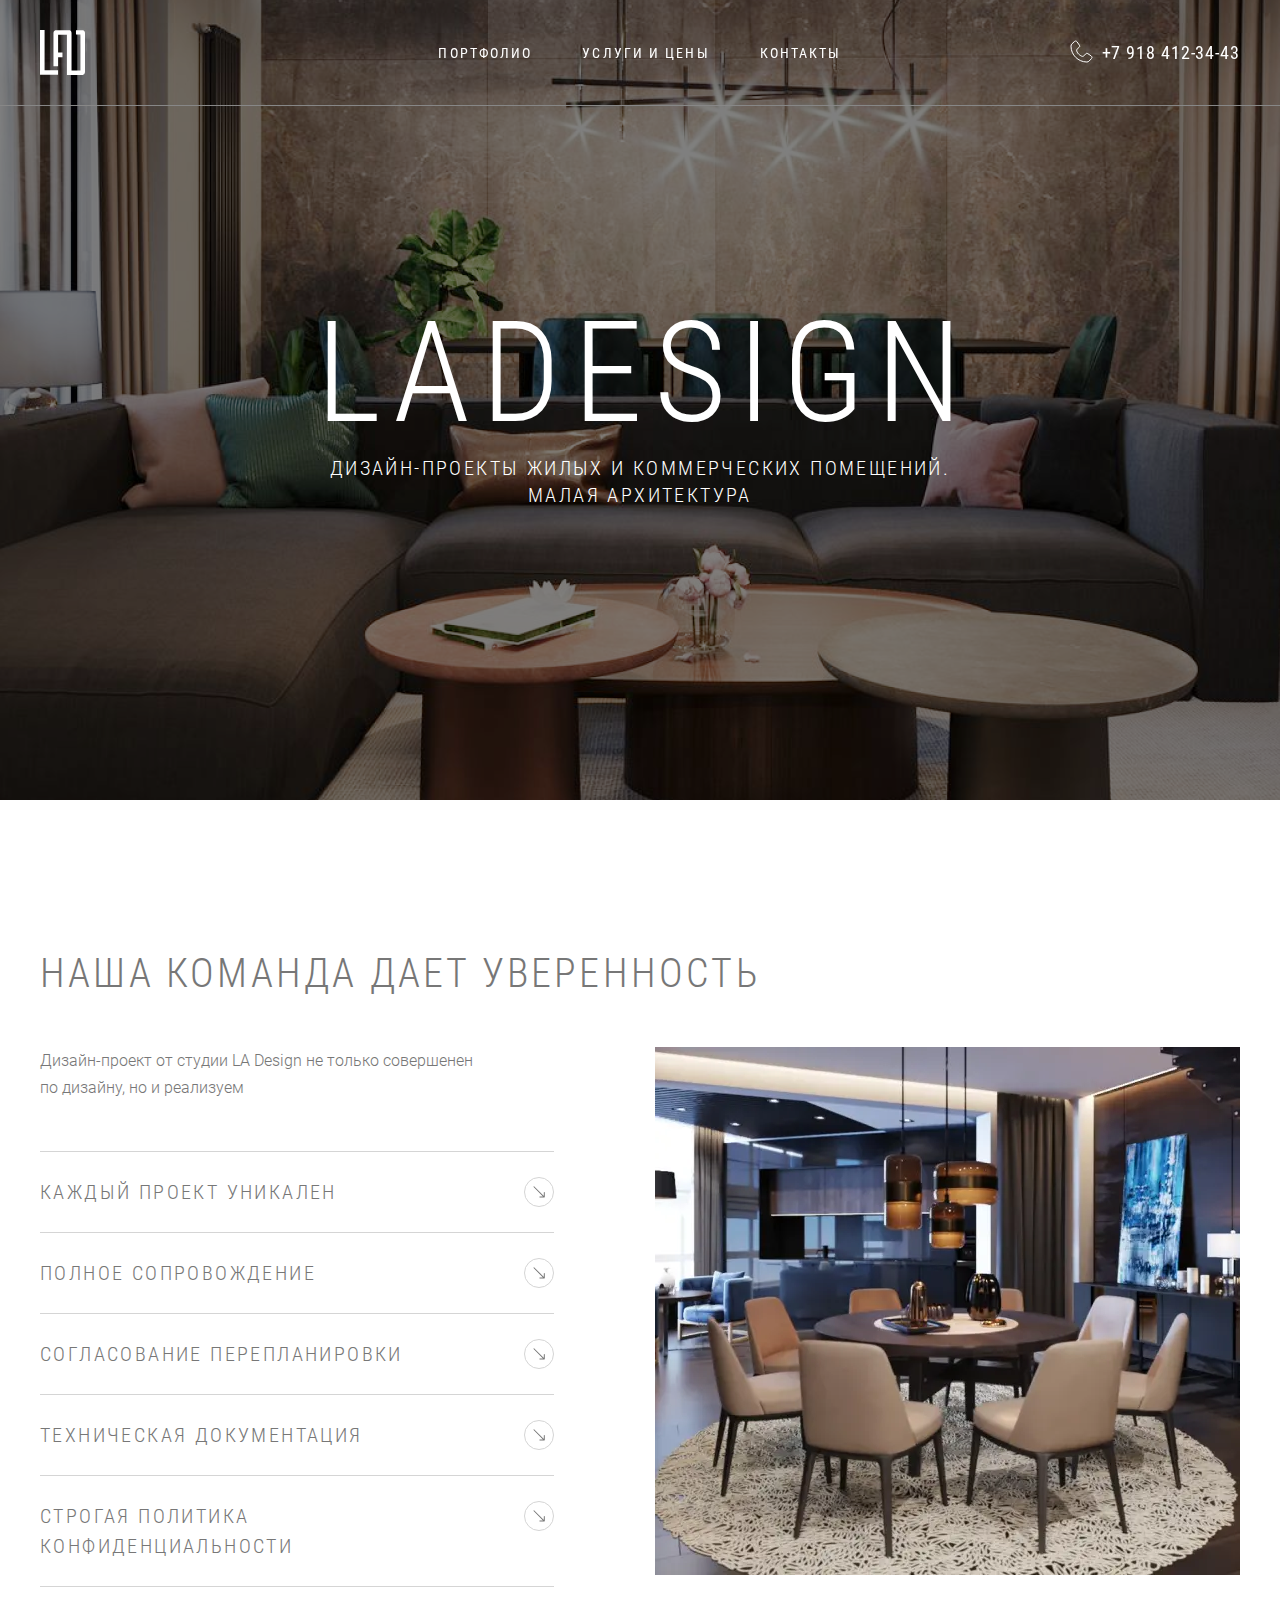
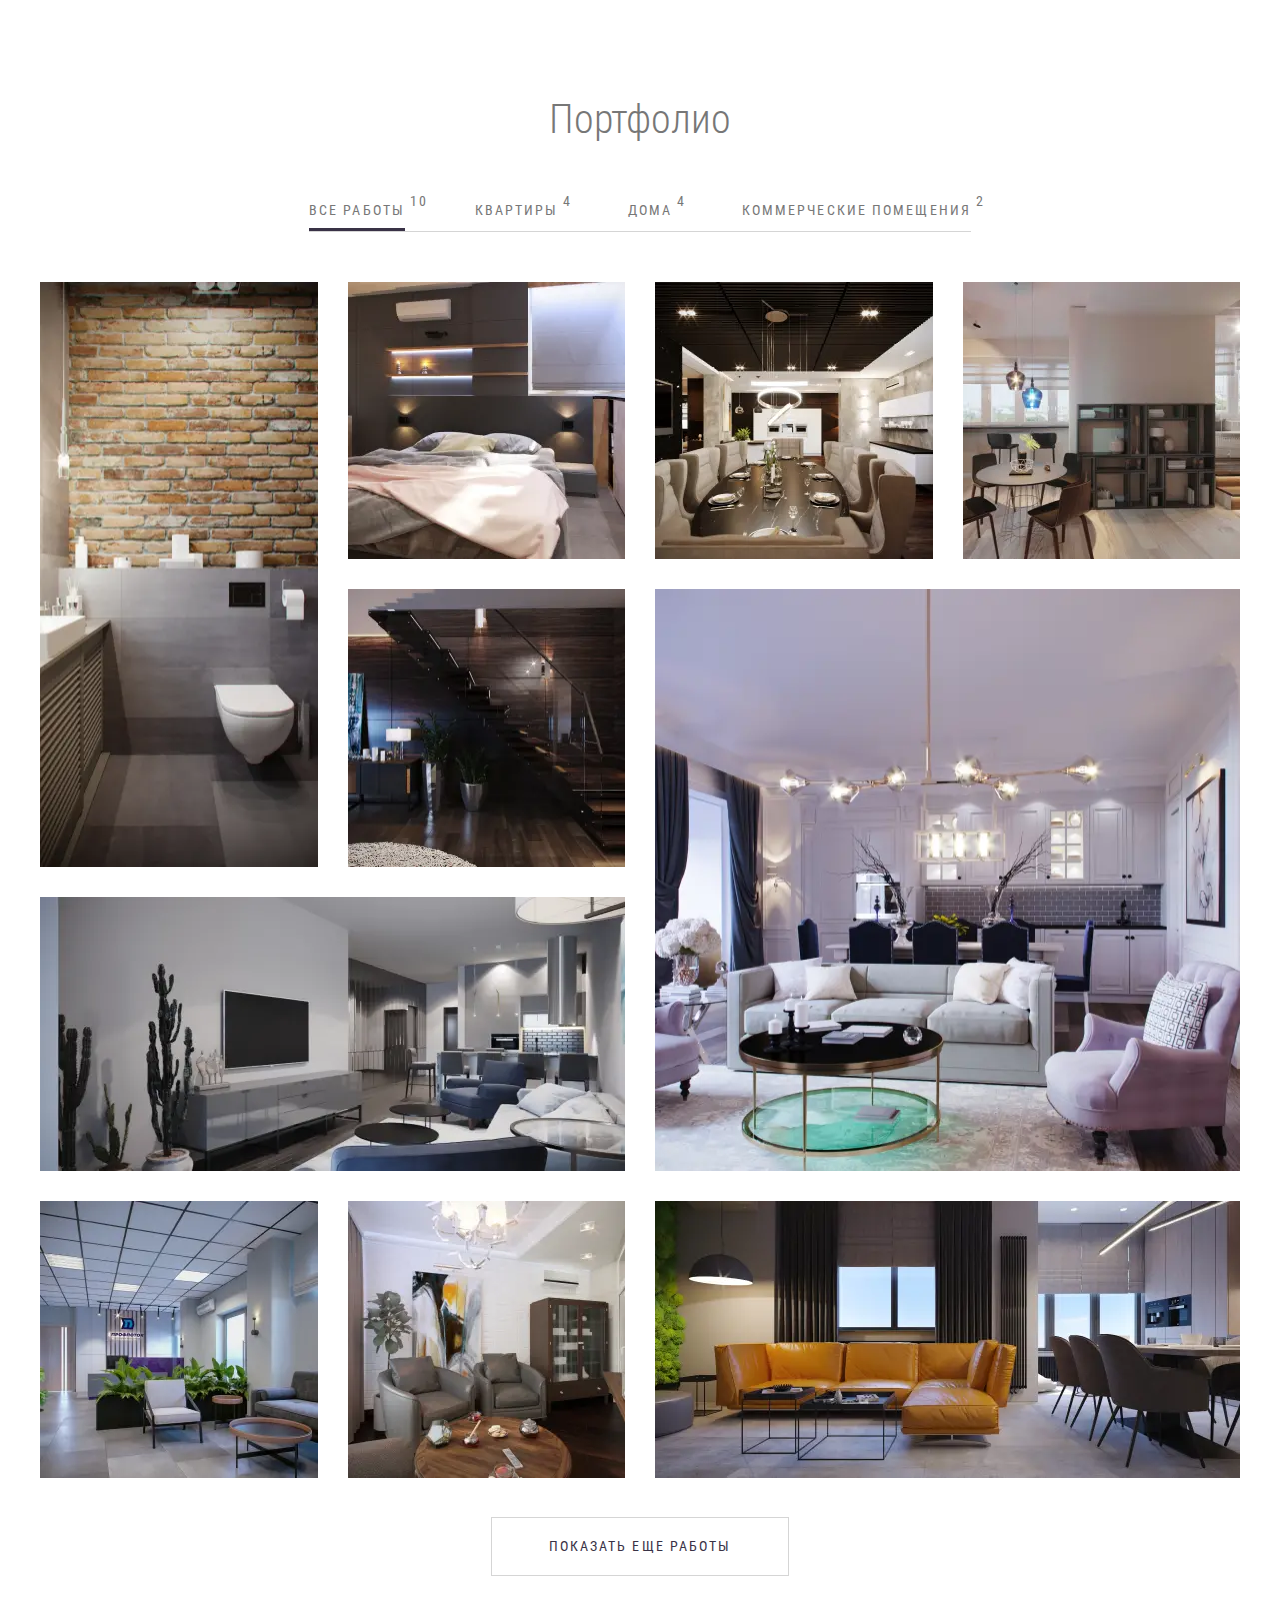
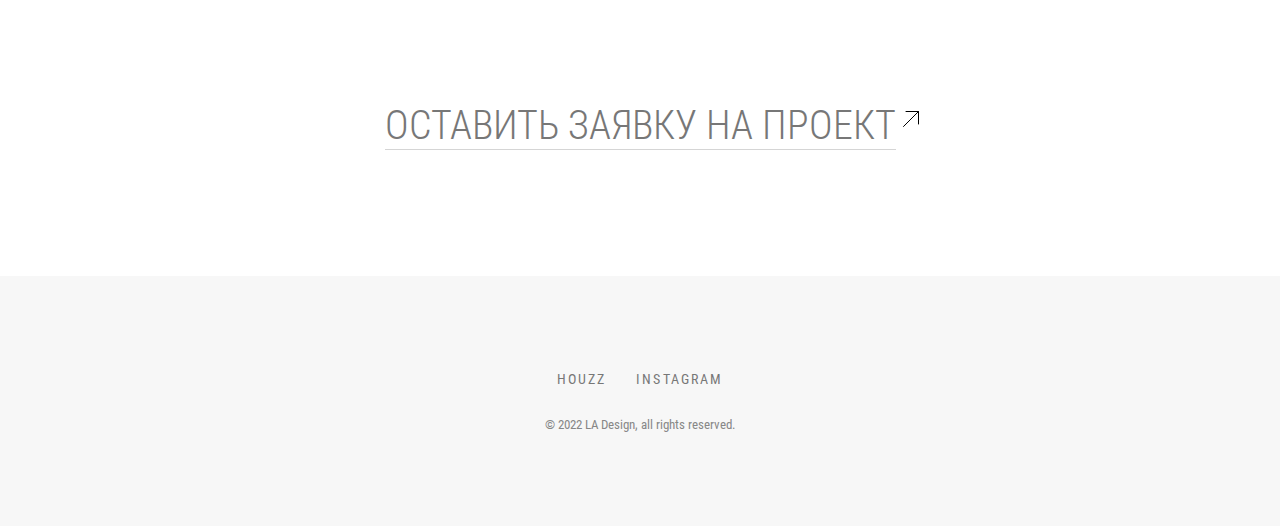
==== commit 469ee84b: "Add files via upload" ====
--- a/index.html
+++ b/index.html
@@ -28,7 +28,7 @@
 
         <nav class="menu__body">
             <ul class="menu__list">
-                <li><a href="/portfolio.html" class="menu__link">Портфолио</a></li>
+                <li><a href="/ladesing/portfolio.html" class="menu__link">Портфолио</a></li>
                 <li><a href="/price.html" class="menu__link">услуги и цены</a></li>
                 <li><a href="/contacts.html" class="menu__link">контакты</a></li>
             </ul>
